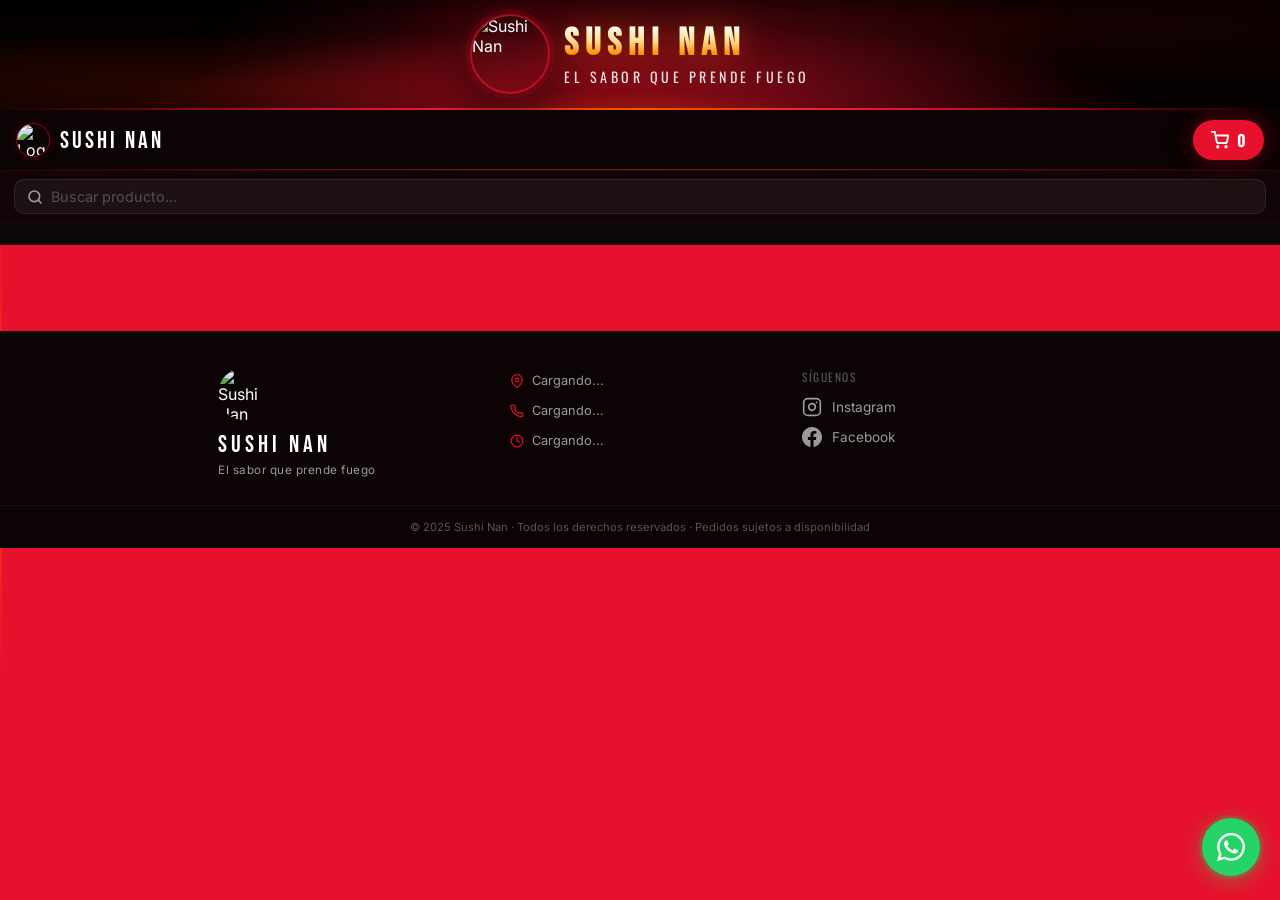
==== koari-web/index.html @ 8533e2e4 "Increase description text clarity and contrast" ====
<!DOCTYPE html>
<html lang="es">
<head>
  <meta charset="UTF-8">
  <meta name="viewport" content="width=device-width, initial-scale=1.0">
  <title>Sushi Nan — Pedidos Online</title>
  <meta name="description" content="Pide tus rolls y combos favoritos de Sushi Nan directamente por WhatsApp.">
  <link rel="preconnect" href="https://fonts.googleapis.com">
  <link rel="preconnect" href="https://fonts.gstatic.com" crossorigin>
  <link href="https://fonts.googleapis.com/css2?family=Bebas+Neue&family=Oswald:wght@400;500;600;700&family=Inter:wght@400;500;600&display=swap" rel="stylesheet">
  <link rel="stylesheet" href="css/styles.css?v=34">
</head>
<body>

  <!-- HERO -->
  <section class="hero" id="hero-section">
    <div class="hero__particles" aria-hidden="true">
      <span></span><span></span><span></span>
      <span></span><span></span><span></span>
    </div>
    <div class="hero__content">
      <img src="img/logo-sushinan.png" alt="Sushi Nan" class="hero__logo" id="logo-negocio">
      <div class="hero__text">
        <h1 class="hero__nombre" id="nombre-negocio">Sushi Nan</h1>
        <p class="hero__tagline" id="tagline-negocio">El sabor que prende fuego</p>
      </div>
    </div>
    <div class="hero__glow" aria-hidden="true"></div>
  </section>

  <!-- HEADER STICKY -->
  <header class="header">
    <div class="header__content">
      <img src="img/logo-sushinan.png" alt="Logo" class="header__logo" id="header-logo">
      <span class="header__nombre" id="header-nombre">Sushi Nan</span>
    </div>
    <button class="header__cart-btn" id="cart-toggle" aria-label="Ver carrito">
      <svg class="cart-icon" width="18" height="18" viewBox="0 0 24 24" fill="none" stroke="currentColor" stroke-width="2.5" stroke-linecap="round" stroke-linejoin="round">
        <circle cx="9" cy="21" r="1"/><circle cx="20" cy="21" r="1"/>
        <path d="M1 1h4l2.68 13.39a2 2 0 0 0 2 1.61h9.72a2 2 0 0 0 2-1.61L23 6H6"/>
      </svg>
      <span id="cart-count">0</span>
    </button>
  </header>

  <!-- BARRA BÚSQUEDA -->
  <div class="busqueda-barra">
    <div class="busqueda-wrap">
      <svg class="busqueda-icono" width="16" height="16" viewBox="0 0 24 24" fill="none" stroke="currentColor" stroke-width="2.5" stroke-linecap="round" stroke-linejoin="round"><circle cx="11" cy="11" r="8"/><path d="m21 21-4.35-4.35"/></svg>
      <input type="search" id="busqueda-input" class="busqueda-input" placeholder="Buscar producto..." autocomplete="off" spellcheck="false">
      <button class="busqueda-limpiar" id="busqueda-limpiar" aria-label="Limpiar">✕</button>
    </div>
  </div>

  <!-- NAV CATEGORÍAS -->
  <nav class="categorias" id="categorias-nav" aria-label="Categorías">
    <!-- Generado por JS -->
  </nav>

  <!-- PRODUCTOS -->
  <main class="productos" id="productos-container">
    <!-- Generado por JS -->
  </main>

  <!-- CARRITO LATERAL -->
  <aside class="carrito" id="carrito-panel" aria-label="Mi pedido">
    <div class="carrito__header">
      <div class="carrito__header-left">
        <svg width="20" height="20" viewBox="0 0 24 24" fill="none" stroke="currentColor" stroke-width="2.5" stroke-linecap="round" stroke-linejoin="round" style="color:#e8112d">
          <circle cx="9" cy="21" r="1"/><circle cx="20" cy="21" r="1"/>
          <path d="M1 1h4l2.68 13.39a2 2 0 0 0 2 1.61h9.72a2 2 0 0 0 2-1.61L23 6H6"/>
        </svg>
        <h2>Mi Pedido</h2>
      </div>
      <button class="carrito__cerrar" id="cart-close" aria-label="Cerrar carrito">✕</button>
    </div>
    <!-- ZONA SCROLLEABLE: items + formulario + pago -->
    <div class="carrito__scroll">
      <div class="carrito__items" id="carrito-items">
        <div class="carrito__vacio">
          <span class="carrito__vacio-icono">🍣</span>
          <p>Tu pedido está vacío</p>
          <span>Agrega algo delicioso</span>
        </div>
      </div>

      <!-- DATOS DEL CLIENTE -->
      <div class="cliente-seccion">
        <p class="pago-titulo">TUS DATOS</p>
        <div class="cliente-campos">
          <div class="cliente-campo">
            <label for="cliente-nombre">Nombre</label>
            <input type="text" id="cliente-nombre" placeholder="¿Cómo te llamas?" autocomplete="name">
          </div>
          <div class="cliente-campo">
            <label for="cliente-telefono">Teléfono</label>
            <input type="tel" id="cliente-telefono" placeholder="+56 9 XXXX XXXX" autocomplete="tel">
          </div>
          <div class="cliente-campo">
            <label for="cliente-direccion">Dirección</label>
            <input type="text" id="cliente-direccion" placeholder="Calle, número, comuna" autocomplete="street-address">
          </div>
          <div class="cliente-campo">
            <label for="cliente-nota">Nota (opcional)</label>
            <input type="text" id="cliente-nota" placeholder="Ej: dejar en conserjería, sin ají...">
          </div>
        </div>
      </div>

      <!-- MÉTODO DE PAGO -->
      <div class="pago-seccion" id="pago-seccion">
        <p class="pago-titulo">MÉTODO DE PAGO</p>
        <div class="pago-opciones">
          <button class="pago-btn activo" data-metodo="efectivo">
            <span>💵</span> Efectivo
          </button>
          <button class="pago-btn" data-metodo="transferencia">
            <span>🏦</span> Transfer.
          </button>
          <button class="pago-btn" data-metodo="tarjeta">
            <span>💳</span> Tarjeta
          </button>
        </div>

        <!-- Panel datos de transferencia -->
        <div class="transferencia-panel" id="transferencia-panel">
          <div class="transferencia-datos" id="transferencia-datos"></div>
          <p class="transferencia-hint">
            Realiza la transferencia y envía el comprobante directamente en el chat de WhatsApp.
          </p>
        </div>
      </div>
    </div>

    <!-- CTA FIJO ABAJO -->
    <div class="carrito__cta">
      <div class="carrito__total">
        <span class="carrito__total-label">Total</span>
        <span class="carrito__total-valor" id="carrito-total">$0</span>
      </div>
      <button class="btn-pedir" id="btn-pedir-whatsapp">
        <svg width="20" height="20" viewBox="0 0 24 24" fill="currentColor" style="flex-shrink:0">
          <path d="M17.472 14.382c-.297-.149-1.758-.867-2.03-.967-.273-.099-.471-.148-.67.15-.197.297-.767.966-.94 1.164-.173.199-.347.223-.644.075-.297-.15-1.255-.463-2.39-1.475-.883-.788-1.48-1.761-1.653-2.059-.173-.297-.018-.458.13-.606.134-.133.298-.347.446-.52.149-.174.198-.298.298-.497.099-.198.05-.371-.025-.52-.075-.149-.669-1.612-.916-2.207-.242-.579-.487-.5-.669-.51-.173-.008-.371-.01-.57-.01-.198 0-.52.074-.792.372-.272.297-1.04 1.016-1.04 2.479 0 1.462 1.065 2.875 1.213 3.074.149.198 2.096 3.2 5.077 4.487.709.306 1.262.489 1.694.625.712.227 1.36.195 1.871.118.571-.085 1.758-.719 2.006-1.413.248-.694.248-1.289.173-1.413-.074-.124-.272-.198-.57-.347m-5.421 7.403h-.004a9.87 9.87 0 01-5.031-1.378l-.361-.214-3.741.982.998-3.648-.235-.374a9.86 9.86 0 01-1.51-5.26c.001-5.45 4.436-9.884 9.888-9.884 2.64 0 5.122 1.03 6.988 2.898a9.825 9.825 0 012.893 6.994c-.003 5.45-4.437 9.884-9.885 9.884m8.413-18.297A11.815 11.815 0 0012.05 0C5.495 0 .16 5.335.157 11.892c0 2.096.547 4.142 1.588 5.945L.057 24l6.305-1.654a11.882 11.882 0 005.683 1.448h.005c6.554 0 11.89-5.335 11.893-11.893a11.821 11.821 0 00-3.48-8.413z"/>
        </svg>
        <span id="btn-pedir-texto">Pedir por WhatsApp</span>
      </button>
    </div>
  </aside>

  <div class="overlay" id="overlay"></div>

  <!-- MODAL PRODUCTO -->
  <div class="modal-overlay" id="modal-overlay" aria-modal="true" role="dialog" aria-label="Detalle del producto">
    <div class="modal-card" id="modal-card">
      <button class="modal-cerrar" id="modal-cerrar" aria-label="Cerrar">✕</button>
      <div class="modal-img-wrap">
        <img src="" alt="" class="modal-img" id="modal-img">
        <span class="modal-badge" id="modal-badge"></span>
      </div>
      <div class="modal-info">
        <h2 class="modal-nombre" id="modal-nombre"></h2>
        <p class="modal-desc" id="modal-desc"></p>
        <div class="modal-variaciones" id="modal-variaciones"></div>
        <div class="modal-bottom">
          <span class="modal-precio" id="modal-precio"></span>
          <div class="modal-controles" id="modal-controles"></div>
        </div>
      </div>
    </div>
  </div>

  <!-- BOTÓN FLOTANTE WHATSAPP -->
  <a class="wsp-flotante" id="wsp-flotante" href="#" target="_blank" aria-label="Escríbenos por WhatsApp">
    <svg width="28" height="28" viewBox="0 0 24 24" fill="currentColor">
      <path d="M17.472 14.382c-.297-.149-1.758-.867-2.03-.967-.273-.099-.471-.148-.67.15-.197.297-.767.966-.94 1.164-.173.199-.347.223-.644.075-.297-.15-1.255-.463-2.39-1.475-.883-.788-1.48-1.761-1.653-2.059-.173-.297-.018-.458.13-.606.134-.133.298-.347.446-.52.149-.174.198-.298.298-.497.099-.198.05-.371-.025-.52-.075-.149-.669-1.612-.916-2.207-.242-.579-.487-.5-.669-.51-.173-.008-.371-.01-.57-.01-.198 0-.52.074-.792.372-.272.297-1.04 1.016-1.04 2.479 0 1.462 1.065 2.875 1.213 3.074.149.198 2.096 3.2 5.077 4.487.709.306 1.262.489 1.694.625.712.227 1.36.195 1.871.118.571-.085 1.758-.719 2.006-1.413.248-.694.248-1.289.173-1.413-.074-.124-.272-.198-.57-.347m-5.421 7.403h-.004a9.87 9.87 0 01-5.031-1.378l-.361-.214-3.741.982.998-3.648-.235-.374a9.86 9.86 0 01-1.51-5.26c.001-5.45 4.436-9.884 9.888-9.884 2.64 0 5.122 1.03 6.988 2.898a9.825 9.825 0 012.893 6.994c-.003 5.45-4.437 9.884-9.885 9.884m8.413-18.297A11.815 11.815 0 0012.05 0C5.495 0 .16 5.335.157 11.892c0 2.096.547 4.142 1.588 5.945L.057 24l6.305-1.654a11.882 11.882 0 005.683 1.448h.005c6.554 0 11.89-5.335 11.893-11.893a11.821 11.821 0 00-3.48-8.413z"/>
    </svg>
  </a>

  <footer class="footer">
    <div class="footer__top">
      <div class="footer__marca">
        <img src="img/logo-sushinan.png" alt="Sushi Nan" class="footer__logo" id="footer-logo">
        <p class="footer__nombre" id="footer-nombre">Sushi Nan</p>
        <p class="footer__tagline" id="footer-tagline">El sabor que prende fuego</p>
      </div>
      <div class="footer__info">
        <div class="footer__info-item" id="footer-direccion">
          <svg width="14" height="14" viewBox="0 0 24 24" fill="none" stroke="currentColor" stroke-width="2" stroke-linecap="round" stroke-linejoin="round"><path d="M21 10c0 7-9 13-9 13s-9-6-9-13a9 9 0 0 1 18 0z"/><circle cx="12" cy="10" r="3"/></svg>
          <span>Cargando...</span>
        </div>
        <div class="footer__info-item" id="footer-telefono">
          <svg width="14" height="14" viewBox="0 0 24 24" fill="none" stroke="currentColor" stroke-width="2" stroke-linecap="round" stroke-linejoin="round"><path d="M22 16.92v3a2 2 0 0 1-2.18 2 19.79 19.79 0 0 1-8.63-3.07A19.5 19.5 0 0 1 4.69 13 19.79 19.79 0 0 1 1.6 4.38 2 2 0 0 1 3.57 2h3a2 2 0 0 1 2 1.72c.127.96.361 1.903.7 2.81a2 2 0 0 1-.45 2.11L7.91 9.91a16 16 0 0 0 6.1 6.1l.91-.92a2 2 0 0 1 2.11-.45c.907.339 1.85.573 2.81.7A2 2 0 0 1 22 16.92z"/></svg>
          <span>Cargando...</span>
        </div>
        <div class="footer__info-item" id="footer-horario">
          <svg width="14" height="14" viewBox="0 0 24 24" fill="none" stroke="currentColor" stroke-width="2" stroke-linecap="round" stroke-linejoin="round"><circle cx="12" cy="12" r="10"/><polyline points="12 6 12 12 16 14"/></svg>
          <span>Cargando...</span>
        </div>
      </div>
      <div class="footer__redes">
        <p class="footer__redes-titulo">Síguenos</p>
        <div class="footer__redes-links">
          <a class="footer__red" id="footer-instagram" href="#" target="_blank" aria-label="Instagram">
            <svg width="20" height="20" viewBox="0 0 24 24" fill="none" stroke="currentColor" stroke-width="2" stroke-linecap="round" stroke-linejoin="round"><rect x="2" y="2" width="20" height="20" rx="5" ry="5"/><path d="M16 11.37A4 4 0 1 1 12.63 8 4 4 0 0 1 16 11.37z"/><line x1="17.5" y1="6.5" x2="17.51" y2="6.5"/></svg>
            Instagram
          </a>
          <a class="footer__red" id="footer-facebook" href="#" target="_blank" aria-label="Facebook">
            <svg width="20" height="20" viewBox="0 0 24 24" fill="currentColor"><path d="M24 12.073c0-6.627-5.373-12-12-12s-12 5.373-12 12c0 5.99 4.388 10.954 10.125 11.854v-8.385H7.078v-3.47h3.047V9.43c0-3.007 1.792-4.669 4.533-4.669 1.312 0 2.686.235 2.686.235v2.953H15.83c-1.491 0-1.956.925-1.956 1.874v2.25h3.328l-.532 3.47h-2.796v8.385C19.612 23.027 24 18.062 24 12.073z"/></svg>
            Facebook
          </a>
        </div>
      </div>
    </div>
    <div class="footer__bottom">
      <p>© 2025 Sushi Nan · Todos los derechos reservados · Pedidos sujetos a disponibilidad</p>
    </div>
  </footer>

  <script src="js/data.js?v=4"></script>
  <script src="js/placeholders.js?v=1"></script>
  <script src="js/ilustraciones.js?v=1"></script>
  <script src="js/cart.js?v=4"></script>
  <script src="js/app.js?v=7"></script>
</body>
</html>
---- koari-web/css/styles.css ----
@import url('https://fonts.googleapis.com/css2?family=Bebas+Neue&family=Oswald:wght@400;500;600;700&family=Inter:wght@400;500;600&display=swap');

/* =====================
   VARIABLES
   ===================== */

/*
  ╔══════════════════════════════════════════════════════╗
  ║  ROLLBACK — COLORES ANTERIORES (versión oscura)     ║
  ║  Para volver, reemplaza los valores de abajo por:   ║
  ║                                                      ║
  ║  --bg:        #060606;                              ║
  ║  --bg-2:      #0d0d0d;                              ║
  ║  --rojo:      #e8112d;                              ║
  ║  --rojo-dark: #a80d20;                              ║
  ║  --dorado:    #ffc040;                              ║
  ║                                                      ║
  ║  Y en body::before:  rgba(4,4,4,0.82)              ║
  ║  Y en .producto-card:                               ║
  ║    background: linear-gradient(180deg,              ║
  ║      #E60000 0%, #B30000 100%);                     ║
  ║    box-shadow: 0 2px 10px rgba(0,0,0,0.4);         ║
  ╚══════════════════════════════════════════════════════╝
*/

:root {
  --bg:           #191919;
  --bg-2:         #1f1f1f;
  --bg-card:      #232323;
  --bg-card-h:    #2c2c2c;
  --rojo:         #e8112d;
  --rojo-dark:    #a80d20;
  --naranja:      #ff5200;
  --fuego:        #ff8c00;
  --dorado:       #ffffff;
  --texto:        #ffffff;
  --texto-2:      #9a9a9a;
  --texto-3:      #555;
  --borde:        #2e2e2e;
  --borde-2:      #383838;
  --radio:        14px;
  --trans:        0.2s ease;
}

*, *::before, *::after { box-sizing: border-box; margin: 0; padding: 0; }
html { scroll-behavior: smooth; }

/* =====================
   BODY — TEXTURA FUEGO
   ===================== */
body {
  font-family: 'Inter', -apple-system, BlinkMacSystemFont, sans-serif;
  color: var(--texto);
  min-height: 100vh;
  padding-bottom: 0;
  -webkit-font-smoothing: antialiased;
  position: relative;
  background-color: #E8112D;
  background-image: none;
}

/* Overlay oscuro sobre la imagen de fondo para legibilidad */
body::before {
  content: '';
  position: fixed;
  inset: 0;
  pointer-events: none;
  z-index: 0;
  background: transparent;
}

/* Línea de brasa en los bordes laterales */
body::after {
  content: '';
  position: fixed;
  top: 0; bottom: 0; left: 0;
  width: 2px;
  pointer-events: none;
  z-index: 0;
  background: linear-gradient(
    180deg,
    transparent 0%,
    rgba(232,17,45,0.5) 25%,
    rgba(255,100,0,0.5) 50%,
    rgba(232,17,45,0.5) 75%,
    transparent 100%
  );
  animation: border-pulse 6s ease-in-out infinite;
}

@keyframes border-pulse {
  0%, 100% { opacity: 0.4; }
  50%       { opacity: 0.9; }
}

/* Todos los elementos del cuerpo encima del glow */
header, nav, main, aside, footer, .hero, .overlay {
  position: relative;
  z-index: 1;
}

/* =====================
   HERO
   ===================== */
.hero {
  position: relative;
  min-height: 0;
  display: flex;
  align-items: center;
  justify-content: center;
  overflow: hidden;
  padding: 14px 20px 16px;
  background:
    radial-gradient(ellipse at 50% 118%, rgba(255,65,0,0.60) 0%, rgba(232,17,45,0.32) 22%, transparent 58%),
    radial-gradient(ellipse at 20% 80%,  rgba(255,40,0,0.15) 0%, transparent 45%),
    radial-gradient(ellipse at 80% 20%,  rgba(200,10,10,0.10) 0%, transparent 45%),
    linear-gradient(180deg, #010000 0%, #080101 60%, #050000 100%);
  z-index: 1;
}

/* Línea inferior de fuego */
.hero::after {
  content: '';
  position: absolute;
  bottom: 0; left: 0; right: 0;
  height: 2px;
  background: linear-gradient(90deg,
    transparent 0%,
    rgba(140,5,15,0.6) 10%,
    var(--rojo) 30%,
    var(--naranja) 50%,
    var(--rojo) 70%,
    rgba(140,5,15,0.6) 90%,
    transparent 100%
  );
}

/* Brasas flotantes */
.hero__particles {
  position: absolute;
  inset: 0;
  pointer-events: none;
  overflow: hidden;
}
.hero__particles span {
  position: absolute;
  bottom: 8%;
  border-radius: 50%;
  opacity: 0;
  animation: ember-float 6s ease-in infinite;
  filter: blur(0.5px);
}
.hero__particles span:nth-child(1)  { left:8%;  width:3px; height:3px; background:var(--dorado);  animation-delay:0s;   animation-duration:5.5s; }
.hero__particles span:nth-child(2)  { left:22%; width:5px; height:5px; background:var(--naranja); animation-delay:1.3s; animation-duration:7s; }
.hero__particles span:nth-child(3)  { left:38%; width:3px; height:3px; background:var(--fuego);   animation-delay:0.7s; animation-duration:5s; }
.hero__particles span:nth-child(4)  { left:52%; width:4px; height:4px; background:var(--rojo);    animation-delay:2.2s; animation-duration:6.5s; }
.hero__particles span:nth-child(5)  { left:68%; width:3px; height:3px; background:var(--dorado);  animation-delay:1s;   animation-duration:5s; }
.hero__particles span:nth-child(6)  { left:80%; width:5px; height:5px; background:var(--naranja); animation-delay:3s;   animation-duration:7s; }
.hero__particles span:nth-child(7)  { left:91%; width:2px; height:2px; background:#ff2200;        animation-delay:0.4s; animation-duration:4.5s; }
.hero__particles span:nth-child(8)  { left:15%; width:4px; height:4px; background:var(--rojo);    animation-delay:2.8s; animation-duration:6s; }
.hero__particles span:nth-child(9)  { left:45%; width:2px; height:2px; background:var(--dorado);  animation-delay:1.6s; animation-duration:5.5s; }
.hero__particles span:nth-child(10) { left:73%; width:4px; height:4px; background:var(--fuego);   animation-delay:3.5s; animation-duration:6.5s; }

@keyframes ember-float {
  0%   { transform:translateY(0) translateX(0) scale(1);    opacity:0; }
  8%   { opacity:0.95; }
  70%  { opacity:0.4; }
  100% { transform:translateY(-240px) translateX(20px) scale(0.15); opacity:0; }
}

.hero__glow {
  position: absolute;
  bottom: -50px;
  left: 50%;
  transform: translateX(-50%);
  width: 70%;
  height: 200px;
  background: radial-gradient(ellipse, rgba(232,17,45,0.4) 0%, transparent 70%);
  pointer-events: none;
  filter: blur(25px);
  animation: glow-pulse 4s ease-in-out infinite;
}

@keyframes glow-pulse {
  0%,100% { opacity:0.6; transform:translateX(-50%) scaleX(1); }
  50%      { opacity:1;   transform:translateX(-50%) scaleX(1.1); }
}

.hero__content {
  position: relative;
  z-index: 2;
  display: flex;
  flex-direction: row;
  align-items: center;
  gap: 14px;
  text-align: left;
}

.hero__text { display: flex; flex-direction: column; gap: 2px; }

.hero__logo {
  width: 72px;
  height: 72px;
  border-radius: 50%;
  object-fit: cover;
  border: 2px solid rgba(232,17,45,0.65);
  box-shadow:
    0 0 0 5px  rgba(232,17,45,0.13),
    0 0 0 10px rgba(232,17,45,0.05),
    0 14px 55px rgba(0,0,0,0.85),
    0 0 90px   rgba(232,17,45,0.35);
  animation: logo-pulse 4s ease-in-out infinite;
}

@keyframes logo-pulse {
  0%,100% { box-shadow: 0 0 0 5px rgba(232,17,45,0.10), 0 0 0 10px rgba(232,17,45,0.04), 0 14px 55px rgba(0,0,0,0.85), 0 0 60px rgba(232,17,45,0.22); }
  50%      { box-shadow: 0 0 0 6px rgba(232,17,45,0.24), 0 0 0 13px rgba(232,17,45,0.08), 0 14px 55px rgba(0,0,0,0.85), 0 0 110px rgba(232,17,45,0.50); }
}

.hero__nombre {
  font-family: 'Bebas Neue', Impact, sans-serif;
  font-size: 1.9rem;
  letter-spacing: 7px;
  line-height: 1;
  margin-top: 4px;
  /* Gradiente de fuego en el texto */
  background: linear-gradient(180deg, #ffffff 0%, #ffe090 40%, #ff8c00 75%, #e8112d 100%);
  -webkit-background-clip: text;
  -webkit-text-fill-color: transparent;
  background-clip: text;
  filter: drop-shadow(0 0 18px rgba(255,100,0,0.5));
}

.hero__tagline {
  font-family: 'Oswald', sans-serif;
  font-size: 0.88rem;
  font-weight: 400;
  color: var(--dorado);
  letter-spacing: 3.5px;
  text-transform: uppercase;
  opacity: 0.88;
}

.hero__divider {
  width: 56px;
  height: 2px;
  background: linear-gradient(90deg, transparent, var(--rojo), var(--naranja), var(--rojo), transparent);
  margin-top: 6px;
  border-radius: 2px;
  animation: divider-glow 3s ease-in-out infinite;
}

@keyframes divider-glow {
  0%,100% { opacity:0.7; width:40px; }
  50%      { opacity:1;   width:64px; }
}

/* =====================
   HEADER STICKY
   ===================== */
.header {
  display: flex;
  align-items: center;
  justify-content: space-between;
  padding: 10px 16px;
  background: rgba(4,4,4,0.97);
  border-bottom: 1px solid rgba(232,17,45,0.15);
  position: sticky;
  top: 0;
  z-index: 50;
  backdrop-filter: blur(18px);
  -webkit-backdrop-filter: blur(18px);
}

/* Línea de acento rojo/naranja bajo el header */
.header::after {
  content: '';
  position: absolute;
  bottom: 0; left: 0; right: 0;
  height: 1px;
  background: linear-gradient(90deg,
    transparent 0%,
    rgba(232,17,45,0.4) 20%,
    rgba(255,100,0,0.4) 50%,
    rgba(232,17,45,0.4) 80%,
    transparent 100%
  );
}

.header__content {
  display: flex;
  align-items: center;
  gap: 10px;
}

.header__logo {
  width: 34px;
  height: 34px;
  border-radius: 50%;
  object-fit: cover;
  border: 1.5px solid rgba(232,17,45,0.55);
  box-shadow: 0 0 10px rgba(232,17,45,0.2);
}

.header__nombre {
  font-family: 'Bebas Neue', sans-serif;
  font-size: 1.5rem;
  letter-spacing: 3px;
  background: linear-gradient(135deg, #fff 40%, var(--dorado) 100%);
  -webkit-background-clip: text;
  -webkit-text-fill-color: transparent;
  background-clip: text;
}

.header__cart-btn {
  background: var(--rojo);
  color: #fff;
  border: none;
  border-radius: 999px;
  padding: 8px 18px;
  font-family: 'Oswald', sans-serif;
  font-size: 1rem;
  font-weight: 600;
  cursor: pointer;
  display: flex;
  align-items: center;
  gap: 8px;
  letter-spacing: 0.5px;
  transition: all var(--trans);
  box-shadow: 0 0 20px rgba(232,17,45,0.3), 0 0 40px rgba(232,17,45,0.1);
}

.header__cart-btn:hover {
  background: var(--rojo-dark);
  box-shadow: 0 0 30px rgba(232,17,45,0.55);
  transform: translateY(-1px);
}

.header__cart-btn.bouncing { animation: cart-bounce 0.35s ease; }
@keyframes cart-bounce {
  0%,100% { transform: scale(1); }
  45%      { transform: scale(1.2); }
}

/* =====================
   CATEGORÍAS NAV
   ===================== */
.categorias {
  display: flex;
  gap: 8px;
  overflow-x: auto;
  overflow-y: hidden;
  padding: 12px 14px 9px;
  background: rgba(8,8,8,0.98);
  border-bottom: 1px solid rgba(232,17,45,0.12);
  position: sticky;
  top: 112px;
  z-index: 40;
  -webkit-overflow-scrolling: touch;
  scroll-behavior: smooth;
  overscroll-behavior-x: contain;
  scrollbar-width: thin;
  scrollbar-color: rgba(232,17,45,0.6) transparent;
  backdrop-filter: blur(18px);
  -webkit-backdrop-filter: blur(18px);
}

.categorias::-webkit-scrollbar { height: 6px; }
.categorias::-webkit-scrollbar-track { background: transparent; }
.categorias::-webkit-scrollbar-thumb {
  background: rgba(232,17,45,0.55);
  border-radius: 999px;
}
.categorias::-webkit-scrollbar-thumb:hover { background: rgba(232,17,45,0.9); }

/* Degradado lateral que indica que hay más categorías para desplazar */
.categorias.fade-right {
  -webkit-mask-image: linear-gradient(to right, #000 calc(100% - 34px), transparent);
          mask-image: linear-gradient(to right, #000 calc(100% - 34px), transparent);
}
.categorias.fade-left {
  -webkit-mask-image: linear-gradient(to right, transparent, #000 34px);
          mask-image: linear-gradient(to right, transparent, #000 34px);
}
.categorias.fade-left.fade-right {
  -webkit-mask-image: linear-gradient(to right, transparent, #000 34px, #000 calc(100% - 34px), transparent);
          mask-image: linear-gradient(to right, transparent, #000 34px, #000 calc(100% - 34px), transparent);
}

.categoria-btn {
  flex-shrink: 0;
  background: var(--bg-card);
  border: 1px solid var(--borde-2);
  border-radius: 999px;
  padding: 8px 18px;
  font-family: 'Oswald', sans-serif;
  font-size: 0.88rem;
  font-weight: 500;
  color: var(--texto-2);
  cursor: pointer;
  letter-spacing: 0.8px;
  transition: all var(--trans);
  white-space: nowrap;
  display: flex;
  align-items: center;
  gap: 6px;
}

.categoria-btn:hover {
  border-color: rgba(232,17,45,0.35);
  color: var(--texto);
}

.categoria-btn.activa {
  background: var(--rojo);
  color: #fff;
  border-color: var(--rojo);
  box-shadow: none;
}

/* =====================
   SECCIÓN PRODUCTOS
   ===================== */
.productos {
  padding: 30px clamp(18px, 5vw, 56px) 56px;
  max-width: 1400px;
  margin: 0 auto;
}

.categoria-seccion {
  margin-bottom: 46px;
  scroll-margin-top: 188px; /* compensa header + búsqueda + nav sticky */
}

.categoria-seccion__grid {
  display: grid;
  grid-template-columns: repeat(3, 1fr);
  gap: 22px;
}

@media (max-width: 900px) {
  .categoria-seccion__grid { grid-template-columns: repeat(2, 1fr); gap: 18px; }
}

@media (max-width: 560px) {
  .categoria-seccion__grid { grid-template-columns: 1fr; }
}

.categoria-seccion__header {
  display: flex;
  align-items: center;
  gap: 10px;
  margin-bottom: 16px;
  padding-bottom: 10px;
  border-bottom: 1px solid transparent;
  border-bottom: 1px solid var(--borde-2);
}

.categoria-seccion__icono { font-size: 1.3rem; line-height: 1; }

.categoria-seccion__titulo {
  font-family: 'Bebas Neue', sans-serif;
  font-size: 1.6rem;
  letter-spacing: 3px;
  line-height: 1;
  color: #ffffff;
}

.categoria-seccion__linea {
  flex: 1;
  height: 1px;
  background: linear-gradient(90deg, rgba(232,17,45,0.25) 0%, transparent 100%);
  margin-left: 4px;
}

/* =====================
   PRODUCTO CARD
   ===================== */
.producto-card {
  display: flex;
  flex-direction: column;
  background: var(--bg-card);
  border: 1px solid var(--borde);
  border-radius: 16px;
  overflow: hidden;
  transition: transform .22s ease, box-shadow .22s ease;
  position: relative;
  cursor: pointer;
  box-shadow: 0 2px 10px rgba(0,0,0,0.35);
}

/* Halo de fuego que aparece al pasar el mouse */
.producto-card::after {
  content: '';
  position: absolute;
  inset: 0;
  border-radius: inherit;
  padding: 1px;
  background: linear-gradient(135deg, rgba(232,17,45,0.55), rgba(255,140,0,0.35) 45%, transparent 70%);
  -webkit-mask: linear-gradient(#000 0 0) content-box, linear-gradient(#000 0 0);
  -webkit-mask-composite: xor;
          mask-composite: exclude;
  opacity: 0;
  transition: opacity .28s ease;
  pointer-events: none;
}

.producto-card:hover {
  transform: translateY(-6px);
  border-color: transparent;
  box-shadow: 0 10px 28px rgba(0,0,0,0.55);
}

.producto-card:hover::after { opacity: 1; }

/* Imagen */
.producto-card__img-wrap {
  position: relative;
  width: 100%;
  flex-shrink: 0;
  overflow: hidden;
}

/* Degradado inferior para fundir la imagen con la card */
.producto-card__img-wrap::after {
  content: '';
  position: absolute;
  inset: 0;
  background: linear-gradient(180deg, transparent 55%, rgba(15,15,15,0.85) 100%);
  pointer-events: none;
}

.producto-card__img {
  width: 100%;
  height: 180px;
  object-fit: cover;
  background: #1a1a1a;
  display: block;
  transition: transform .5s cubic-bezier(.2,.8,.25,1);
  position: relative;
  z-index: 0;
}

.producto-card:hover .producto-card__img { transform: scale(1.06); }

/* Badge — posicionado sobre la imagen */
.producto-card__badge {
  position: absolute;
  top: 10px;
  left: 10px;
  z-index: 10;
  font-family: 'Oswald', sans-serif;
  font-size: 0.68rem;
  font-weight: 700;
  letter-spacing: 0.5px;
  padding: 5px 12px;
  border-radius: 999px;
  white-space: nowrap;
  box-shadow: 0 3px 10px rgba(0,0,0,0.6);
  line-height: 1.4;
  text-transform: uppercase;
}

/* Clases de badge */
.producto-card__badge--popular   { background: #c8102e; color: #fff; }
.producto-card__badge--vip       { background: #7a5500; color: #fff; }
.producto-card__badge--mas       { background: #b83d00; color: #fff; }
.producto-card__badge--nuevo     { background: #1a6b2e; color: #fff; }
.producto-card__badge--picante   { background: #8b1a1a; color: #fff; }
.producto-card__badge--caliente  { background: #8a3800; color: #fff; }
.producto-card__badge--vegetariano { background: #1a5e2a; color: #fff; }
.producto-card__badge--especial  { background: #3d2080; color: #fff; }
.producto-card__badge--bebida    { background: #0d4a6e; color: #fff; }
.producto-card__badge--lunes     { background: #1a3a70; color: #fff; }
.producto-card__badge--pollo     { background: #6b4a00; color: #fff; }
.producto-card__badge--ofertn    { background: #7a2800; color: #fff; }

/* Info */
.producto-card__info {
  flex: 1;
  display: flex;
  flex-direction: column;
  min-width: 0;
  padding: 16px 18px 18px;
  position: relative;
  z-index: 1;
}

.producto-card__nombre {
  font-family: 'Oswald', sans-serif;
  font-weight: 600;
  font-size: 1rem;
  letter-spacing: 0.3px;
  color: #ffffff;
  margin-bottom: 7px;
  line-height: 1.3;
  text-shadow: none;
}

.producto-card__desc {
  font-size: 0.88rem;
  color: #ffffff;
  line-height: 1.6;
  margin-bottom: 14px;
  text-shadow: 0 1px 4px rgba(0,0,0,0.6);
  display: -webkit-box;
  -webkit-line-clamp: 3;
  -webkit-box-orient: vertical;
  overflow: hidden;
}

.producto-card__bottom {
  display: flex;
  align-items: center;
  justify-content: space-between;
  margin-top: auto;
  gap: 10px;
  padding-top: 12px;
  border-top: 1px solid rgba(255,255,255,0.05);
}

.producto-card__precio {
  font-family: 'Oswald', sans-serif;
  font-weight: 700;
  font-size: 1.05rem;
  color: #ffffff;
  letter-spacing: 0.5px;
  white-space: nowrap;
}

/* =====================
   CONTROLES CANTIDAD
   ===================== */
.btn-agregar {
  background: linear-gradient(135deg, var(--rojo) 0%, #c20024 100%);
  color: #fff;
  border: none;
  border-radius: 8px;
  padding: 7px 14px;
  font-family: 'Oswald', sans-serif;
  font-size: 0.85rem;
  font-weight: 600;
  letter-spacing: 0.5px;
  cursor: pointer;
  transition: all var(--trans);
  box-shadow: 0 0 14px rgba(232,17,45,0.3);
  white-space: nowrap;
}

.btn-agregar:hover  {
  background: linear-gradient(135deg, #ff1a35 0%, var(--rojo) 100%);
  box-shadow: 0 0 24px rgba(232,17,45,0.6);
  transform: scale(1.05);
}
.btn-agregar:active { transform: scale(0.96); }

.selector-cantidad {
  display: flex;
  align-items: center;
  gap: 10px;
  background: var(--bg);
  border: 1px solid var(--borde-2);
  border-radius: 8px;
  padding: 4px 10px;
}

.selector-cantidad span {
  font-family: 'Oswald', sans-serif;
  font-size: 1rem;
  font-weight: 600;
  min-width: 18px;
  text-align: center;
  color: var(--texto);
}

.selector-cantidad button {
  background: linear-gradient(135deg, var(--rojo), #b00020);
  color: #fff;
  border: none;
  width: 24px;
  height: 24px;
  border-radius: 50%;
  font-size: 1.1rem;
  font-weight: 700;
  cursor: pointer;
  display: flex;
  align-items: center;
  justify-content: center;
  line-height: 1;
  transition: all var(--trans);
  padding: 0;
}

.selector-cantidad button:hover  { transform: scale(1.15); box-shadow: 0 0 10px rgba(232,17,45,0.5); }
.selector-cantidad button:active { transform: scale(0.9); }

/* =====================
   CARRITO LATERAL
   ===================== */
.carrito {
  position: fixed;
  top: 0; right: -100%;
  width: 100%;
  max-width: 390px;
  height: 100%;
  background: #0a0a0a;
  border-left: 1px solid rgba(232,17,45,0.15);
  z-index: 100;
  display: flex;
  flex-direction: column;
  overflow: hidden;
  box-shadow: -10px 0 60px rgba(0,0,0,0.85), -1px 0 0 rgba(232,17,45,0.1);
  transition: right 0.3s cubic-bezier(0.4, 0, 0.2, 1);
}

.carrito.abierto { right: 0; }

.carrito__header {
  display: flex;
  justify-content: space-between;
  align-items: center;
  padding: 18px 20px;
  border-bottom: 1px solid rgba(232,17,45,0.12);
  background: linear-gradient(180deg, #111 0%, #0a0a0a 100%);
}

.carrito__header-left {
  display: flex;
  align-items: center;
  gap: 10px;
}

.carrito__header h2 {
  font-family: 'Bebas Neue', sans-serif;
  font-size: 1.6rem;
  letter-spacing: 3px;
  background: linear-gradient(135deg, #fff 40%, var(--dorado) 100%);
  -webkit-background-clip: text;
  -webkit-text-fill-color: transparent;
  background-clip: text;
}

.carrito__cerrar {
  background: var(--bg-card);
  border: 1px solid var(--borde-2);
  width: 32px;
  height: 32px;
  border-radius: 50%;
  font-size: 0.95rem;
  cursor: pointer;
  color: var(--texto-2);
  display: flex;
  align-items: center;
  justify-content: center;
  transition: all var(--trans);
}

.carrito__cerrar:hover {
  border-color: var(--rojo);
  color: var(--rojo);
  box-shadow: 0 0 10px rgba(232,17,45,0.3);
}

.carrito__scroll {
  flex: 1;
  overflow-y: auto;
  overscroll-behavior: contain;
  scrollbar-width: thin;
  scrollbar-color: var(--borde-2) transparent;
}

.carrito__items {
  padding: 14px 18px;
}

.carrito__vacio {
  display: flex;
  flex-direction: column;
  align-items: center;
  margin-top: 70px;
  gap: 8px;
  color: var(--texto-2);
  text-align: center;
}

.carrito__vacio-icono {
  font-size: 2.8rem;
  filter: drop-shadow(0 0 12px rgba(232,17,45,0.3));
}

.carrito__vacio p {
  font-family: 'Oswald', sans-serif;
  font-size: 1rem;
  font-weight: 500;
  letter-spacing: 0.5px;
}

.carrito__vacio span { font-size: 0.8rem; color: var(--texto-3); }

.carrito-item {
  display: flex;
  justify-content: space-between;
  align-items: center;
  padding: 12px 0;
  border-bottom: 1px solid var(--borde);
  gap: 12px;
}

.carrito-item__info { flex: 1; min-width: 0; }

.carrito-item__nombre {
  font-family: 'Oswald', sans-serif;
  font-size: 0.88rem;
  font-weight: 500;
  color: var(--texto);
  letter-spacing: 0.3px;
  white-space: nowrap;
  overflow: hidden;
  text-overflow: ellipsis;
}

.carrito-item__precio {
  font-size: 0.8rem;
  background: linear-gradient(135deg, var(--dorado), #ff9d00);
  -webkit-background-clip: text;
  -webkit-text-fill-color: transparent;
  background-clip: text;
  margin-top: 2px;
  font-weight: 600;
}

.carrito-item__quitar {
  background: rgba(232,17,45,0.08);
  border: 1px solid rgba(232,17,45,0.22);
  color: var(--rojo);
  font-size: 0.75rem;
  font-family: 'Oswald', sans-serif;
  font-weight: 600;
  letter-spacing: 0.3px;
  padding: 5px 11px;
  border-radius: 6px;
  cursor: pointer;
  transition: all var(--trans);
  flex-shrink: 0;
}

.carrito-item__quitar:hover {
  background: var(--rojo);
  color: #fff;
  box-shadow: 0 0 10px rgba(232,17,45,0.4);
}

.carrito__cta {
  padding: 14px 18px 20px;
  border-top: 1px solid rgba(232,17,45,0.12);
  background: linear-gradient(0deg, #080808 0%, #0a0a0a 100%);
  flex-shrink: 0;
}

.carrito__total {
  display: flex;
  justify-content: space-between;
  align-items: center;
  margin-bottom: 14px;
}

.carrito__total-label {
  font-family: 'Oswald', sans-serif;
  font-size: 0.85rem;
  font-weight: 500;
  color: var(--texto-2);
  letter-spacing: 2px;
  text-transform: uppercase;
}

.carrito__total-valor {
  font-family: 'Bebas Neue', sans-serif;
  font-size: 2.1rem;
  letter-spacing: 1px;
  background: linear-gradient(135deg, var(--dorado) 0%, var(--fuego) 100%);
  -webkit-background-clip: text;
  -webkit-text-fill-color: transparent;
  background-clip: text;
  filter: drop-shadow(0 0 8px rgba(255,160,0,0.35));
}

.btn-pedir {
  width: 100%;
  background: linear-gradient(135deg, #25D366 0%, #1da851 100%);
  color: #fff;
  border: none;
  border-radius: 12px;
  padding: 15px;
  font-family: 'Oswald', sans-serif;
  font-size: 1.05rem;
  font-weight: 600;
  letter-spacing: 1px;
  cursor: pointer;
  display: flex;
  align-items: center;
  justify-content: center;
  gap: 10px;
  transition: all var(--trans);
  box-shadow: 0 4px 24px rgba(37,211,102,0.30);
}

.btn-pedir:hover:not(:disabled) {
  background: linear-gradient(135deg, #2ee872 0%, #25D366 100%);
  box-shadow: 0 4px 36px rgba(37,211,102,0.55);
  transform: translateY(-1px);
}

.btn-pedir:disabled {
  background: linear-gradient(135deg, #0e2015, #111d14);
  color: #2a5030;
  cursor: not-allowed;
  box-shadow: none;
}

/* =====================
   MÉTODO DE PAGO
   ===================== */
.pago-seccion {
  margin-bottom: 14px;
  padding-bottom: 14px;
  border-bottom: 1px solid var(--borde);
}

.pago-titulo {
  font-family: 'Oswald', sans-serif;
  font-size: 0.72rem;
  font-weight: 500;
  color: var(--texto-2);
  letter-spacing: 2px;
  text-transform: uppercase;
  margin-bottom: 10px;
}

.pago-opciones {
  display: flex;
  gap: 6px;
}

.pago-btn {
  flex: 1;
  background: var(--bg-card);
  border: 1px solid var(--borde-2);
  border-radius: 8px;
  padding: 9px 4px;
  font-family: 'Oswald', sans-serif;
  font-size: 0.78rem;
  font-weight: 500;
  color: var(--texto-2);
  cursor: pointer;
  text-align: center;
  letter-spacing: 0.3px;
  display: flex;
  flex-direction: column;
  align-items: center;
  gap: 3px;
  transition: all var(--trans);
  line-height: 1.2;
}

.pago-btn span:first-child { font-size: 1.1rem; }

.pago-btn:hover:not(.activo) {
  border-color: var(--borde-2);
  color: var(--texto);
  background: var(--bg-card-h);
}

.pago-btn.activo {
  background: rgba(232,17,45,0.12);
  border-color: rgba(232,17,45,0.6);
  color: #fff;
  box-shadow: 0 0 12px rgba(232,17,45,0.2);
}

/* Panel transferencia */
.transferencia-panel {
  display: none;
  margin-top: 10px;
  background: rgba(6, 42, 64, 0.35);
  border: 1px solid rgba(64,196,255,0.18);
  border-radius: 10px;
  padding: 12px;
  animation: slide-down 0.22s ease;
}

.transferencia-panel.visible { display: block; }

@keyframes slide-down {
  from { opacity: 0; transform: translateY(-6px); }
  to   { opacity: 1; transform: translateY(0); }
}

.transferencia-datos {
  display: flex;
  flex-direction: column;
  gap: 5px;
  margin-bottom: 10px;
}

.dato-row {
  display: flex;
  justify-content: space-between;
  align-items: center;
  font-size: 0.76rem;
  padding: 3px 0;
}

.dato-row span:first-child { color: var(--texto-2); }
.dato-row strong { color: var(--texto); font-weight: 600; }

.dato-row.copiable {
  cursor: pointer;
  padding: 4px 6px;
  border-radius: 5px;
  transition: background var(--trans);
  margin: 0 -6px;
}

.dato-row.copiable:hover { background: rgba(255,255,255,0.05); }

.dato-row.copiable strong::after {
  content: ' 📋';
  opacity: 0.5;
  font-size: 0.7rem;
}

.dato-row.copiado strong::after { content: ' ✅'; opacity: 1; }

.transferencia-hint {
  font-size: 0.7rem;
  color: rgba(255,255,255,0.4);
  line-height: 1.5;
  text-align: center;
  padding: 10px 4px 4px;
}

/* =====================
   CLIENTE FORM
   ===================== */
.cliente-seccion {
  padding: 14px 16px 10px;
  border-bottom: 1px solid rgba(255,255,255,0.06);
}

.cliente-campos {
  display: flex;
  flex-direction: column;
  gap: 9px;
  margin-top: 10px;
}

.cliente-campo {
  display: flex;
  flex-direction: column;
  gap: 4px;
}

.cliente-campo label {
  font-family: 'Oswald', sans-serif;
  font-size: 0.68rem;
  font-weight: 500;
  letter-spacing: 0.8px;
  color: var(--texto-2);
  text-transform: uppercase;
}

.cliente-campo input {
  background: rgba(255,255,255,0.04);
  border: 1px solid rgba(255,255,255,0.1);
  border-radius: 8px;
  padding: 9px 12px;
  font-family: 'Inter', sans-serif;
  font-size: 0.88rem;
  color: var(--texto);
  outline: none;
  transition: border-color 0.2s, background 0.2s;
  width: 100%;
  box-sizing: border-box;
}

.cliente-campo input::placeholder {
  color: rgba(255,255,255,0.22);
}

.cliente-campo input:focus {
  border-color: rgba(232,17,45,0.5);
  background: rgba(232,17,45,0.04);
}

.cliente-campo input.campo-error {
  border-color: rgba(232,17,45,0.7);
  background: rgba(232,17,45,0.06);
}

/* =====================
   MODAL PRODUCTO
   ===================== */
.modal-overlay {
  position: fixed;
  inset: 0;
  background: rgba(0,0,0,0.88);
  z-index: 200;
  display: none;
  align-items: center;
  justify-content: center;
  padding: 16px;
  backdrop-filter: blur(8px);
  -webkit-backdrop-filter: blur(8px);
}

.modal-overlay.activo {
  display: flex;
  animation: modal-fade 0.18s ease;
}

@keyframes modal-fade {
  from { opacity: 0; }
  to   { opacity: 1; }
}

.modal-card {
  background: #141414;
  border: 1px solid rgba(232,17,45,0.2);
  border-radius: 18px;
  width: 100%;
  max-width: 420px;
  overflow: hidden;
  position: relative;
  box-shadow: 0 20px 60px rgba(0,0,0,0.8), 0 0 0 1px rgba(232,17,45,0.08);
  animation: modal-up 0.22s cubic-bezier(0.34,1.56,0.64,1);
}

@keyframes modal-up {
  from { transform: translateY(24px) scale(0.97); opacity: 0; }
  to   { transform: translateY(0)    scale(1);    opacity: 1; }
}

.modal-cerrar {
  position: absolute;
  top: 12px; right: 12px;
  z-index: 10;
  background: rgba(0,0,0,0.55);
  border: 1px solid rgba(255,255,255,0.12);
  color: #fff;
  width: 32px; height: 32px;
  border-radius: 50%;
  font-size: 0.85rem;
  cursor: pointer;
  display: flex; align-items: center; justify-content: center;
  transition: background 0.2s;
}
.modal-cerrar:hover { background: var(--rojo); }

.modal-img-wrap { position: relative; }

.modal-img {
  width: 100%;
  height: 220px;
  object-fit: cover;
  display: block;
  background: #1a1a1a;
}

.modal-badge {
  position: absolute;
  top: 12px; left: 12px;
  font-family: 'Oswald', sans-serif;
  font-size: 0.68rem;
  font-weight: 600;
  letter-spacing: 0.3px;
  padding: 4px 10px;
  border-radius: 999px;
  background: var(--rojo);
  color: #fff;
  display: none;
}
.modal-badge.visible { display: inline-block; }

.modal-info {
  padding: 18px 20px 22px;
}

.modal-nombre {
  font-family: 'Oswald', sans-serif;
  font-size: 1.25rem;
  font-weight: 700;
  color: var(--texto);
  margin-bottom: 8px;
  letter-spacing: 0.3px;
}

.modal-desc {
  font-size: 0.82rem;
  color: var(--texto-2);
  line-height: 1.6;
  margin-bottom: 18px;
}

.modal-bottom {
  display: flex;
  align-items: center;
  justify-content: space-between;
  gap: 12px;
}

.modal-precio {
  font-family: 'Oswald', sans-serif;
  font-weight: 700;
  font-size: 1.4rem;
  background: linear-gradient(135deg, var(--dorado), #ff9d00);
  -webkit-background-clip: text;
  -webkit-text-fill-color: transparent;
  background-clip: text;
}

/* Selector de variaciones (envoltura) dentro del modal */
.modal-variaciones { margin-bottom: 18px; }

.modal-variaciones__label {
  font-family: 'Oswald', sans-serif;
  font-size: 0.72rem;
  font-weight: 600;
  color: var(--texto-2);
  letter-spacing: 2px;
  text-transform: uppercase;
  margin-bottom: 10px;
}

.modal-variaciones__opciones {
  display: flex;
  flex-direction: column;
  gap: 8px;
}

.variacion-btn {
  display: flex;
  align-items: center;
  justify-content: space-between;
  gap: 10px;
  width: 100%;
  background: var(--bg-card);
  border: 1px solid var(--borde-2);
  border-radius: 10px;
  padding: 10px 14px;
  font-family: 'Oswald', sans-serif;
  font-size: 0.9rem;
  font-weight: 500;
  color: var(--texto-2);
  cursor: pointer;
  text-align: left;
  transition: all var(--trans);
}

.variacion-btn span { letter-spacing: 0.3px; }

.variacion-btn strong {
  font-weight: 700;
  color: var(--texto-2);
  white-space: nowrap;
}

.variacion-btn:hover:not(.activa) {
  border-color: rgba(232,17,45,0.35);
  color: var(--texto);
  background: var(--bg-card-h);
}

.variacion-btn.activa {
  background: rgba(232,17,45,0.12);
  border-color: rgba(232,17,45,0.6);
  color: #fff;
  box-shadow: 0 0 12px rgba(232,17,45,0.2);
}

.variacion-btn.activa strong { color: #fff; }

/* =====================
   OVERLAY
   ===================== */
.overlay {
  position: fixed;
  inset: 0;
  background: rgba(0,0,0,0.80);
  z-index: 90;
  display: none;
  backdrop-filter: blur(5px);
  -webkit-backdrop-filter: blur(5px);
}

.overlay.activo { display: block; }

/* =====================
   BUSCADOR
   ===================== */
.busqueda-barra {
  position: sticky;
  top: 60px;
  z-index: 49;
  background: rgba(6,6,6,0.95);
  backdrop-filter: blur(12px);
  -webkit-backdrop-filter: blur(12px);
  border-bottom: 1px solid rgba(232,17,45,0.08);
  padding: 8px 14px;
}

.busqueda-wrap {
  display: flex;
  align-items: center;
  gap: 8px;
  background: rgba(255,255,255,0.05);
  border: 1px solid rgba(255,255,255,0.08);
  border-radius: 10px;
  padding: 8px 12px;
  transition: border-color 0.2s;
}

.busqueda-wrap:focus-within {
  border-color: rgba(232,17,45,0.4);
  background: rgba(232,17,45,0.04);
}

.busqueda-icono { color: var(--texto-2); flex-shrink: 0; }

.busqueda-input {
  flex: 1;
  background: none;
  border: none;
  outline: none;
  font-family: 'Inter', sans-serif;
  font-size: 0.9rem;
  color: var(--texto);
  min-width: 0;
}

.busqueda-input::placeholder { color: rgba(255,255,255,0.25); }

.busqueda-limpiar {
  display: none;
  background: none;
  border: none;
  color: var(--texto-2);
  cursor: pointer;
  font-size: 0.85rem;
  padding: 0;
  line-height: 1;
  align-items: center;
  justify-content: center;
}

.busqueda-limpiar:hover { color: var(--rojo); }

/* =====================
   BOTÓN FLOTANTE WA
   ===================== */
.wsp-flotante {
  position: fixed;
  bottom: 24px;
  right: 20px;
  z-index: 95;
  width: 58px;
  height: 58px;
  border-radius: 50%;
  background: #25D366;
  color: #fff;
  display: flex;
  align-items: center;
  justify-content: center;
  box-shadow: 0 4px 20px rgba(37,211,102,0.45), 0 0 0 3px rgba(37,211,102,0.15);
  transition: transform 0.2s, box-shadow 0.2s;
  text-decoration: none;
}

.wsp-flotante:hover {
  transform: scale(1.1);
  box-shadow: 0 6px 28px rgba(37,211,102,0.6), 0 0 0 5px rgba(37,211,102,0.2);
}

/* =====================
   FOOTER
   ===================== */
.footer {
  border-top: 1px solid rgba(232,17,45,0.12);
  background: rgba(4,4,4,0.96);
  position: relative;
  padding: 0;
}

.footer__top {
  display: grid;
  grid-template-columns: 1fr 1fr 1fr;
  gap: 32px;
  padding: 36px 28px 28px;
  max-width: 900px;
  margin: 0 auto;
}

@media (max-width: 700px) {
  .footer__top {
    grid-template-columns: 1fr;
    gap: 24px;
    padding: 28px 20px 20px;
    text-align: center;
  }
  .footer__info-item { justify-content: center; }
  .footer__redes-links { justify-content: center; }
}

.footer__marca { display: flex; flex-direction: column; }

.footer__logo {
  width: 52px;
  height: 52px;
  border-radius: 50%;
  object-fit: cover;
  margin-bottom: 10px;
}

.footer__nombre {
  font-family: 'Bebas Neue', sans-serif;
  font-size: 1.5rem;
  letter-spacing: 4px;
  background: linear-gradient(135deg, #fff 40%, var(--dorado) 100%);
  -webkit-background-clip: text;
  -webkit-text-fill-color: transparent;
  background-clip: text;
}

.footer__tagline {
  font-size: 0.73rem;
  color: var(--texto-2);
  margin-top: 4px;
  letter-spacing: 0.5px;
}

.footer__info {
  display: flex;
  flex-direction: column;
  gap: 12px;
  padding-top: 4px;
}

.footer__info-item {
  display: flex;
  align-items: flex-start;
  gap: 8px;
  font-size: 0.8rem;
  color: var(--texto-2);
  line-height: 1.4;
}

.footer__info-item svg { flex-shrink: 0; margin-top: 2px; color: var(--rojo); }

.footer__redes-titulo {
  font-family: 'Oswald', sans-serif;
  font-size: 0.72rem;
  letter-spacing: 1.5px;
  color: var(--texto-3);
  text-transform: uppercase;
  margin-bottom: 12px;
}

.footer__redes-links {
  display: flex;
  flex-direction: column;
  gap: 10px;
}

.footer__red {
  display: flex;
  align-items: center;
  gap: 10px;
  color: var(--texto-2);
  text-decoration: none;
  font-size: 0.85rem;
  transition: color 0.2s;
}

.footer__red:hover { color: var(--dorado); }

.footer__bottom {
  border-top: 1px solid rgba(255,255,255,0.05);
  padding: 14px 90px;
  text-align: center;
  font-size: 0.7rem;
  color: var(--texto-3);
}

@media (max-width: 700px) {
  .footer__bottom { padding: 14px 20px 28px; }
}

/* =====================
   RESPONSIVE
   ===================== */
@media (min-width: 700px) {
  .hero__logo { width: 90px; height: 90px; }
  .hero__nombre { font-size: 2.4rem; }
}

@media (min-width: 1024px) {
  .hero__logo { width: 80px; height: 80px; }
  .hero__nombre { font-size: 2.4rem; }
}
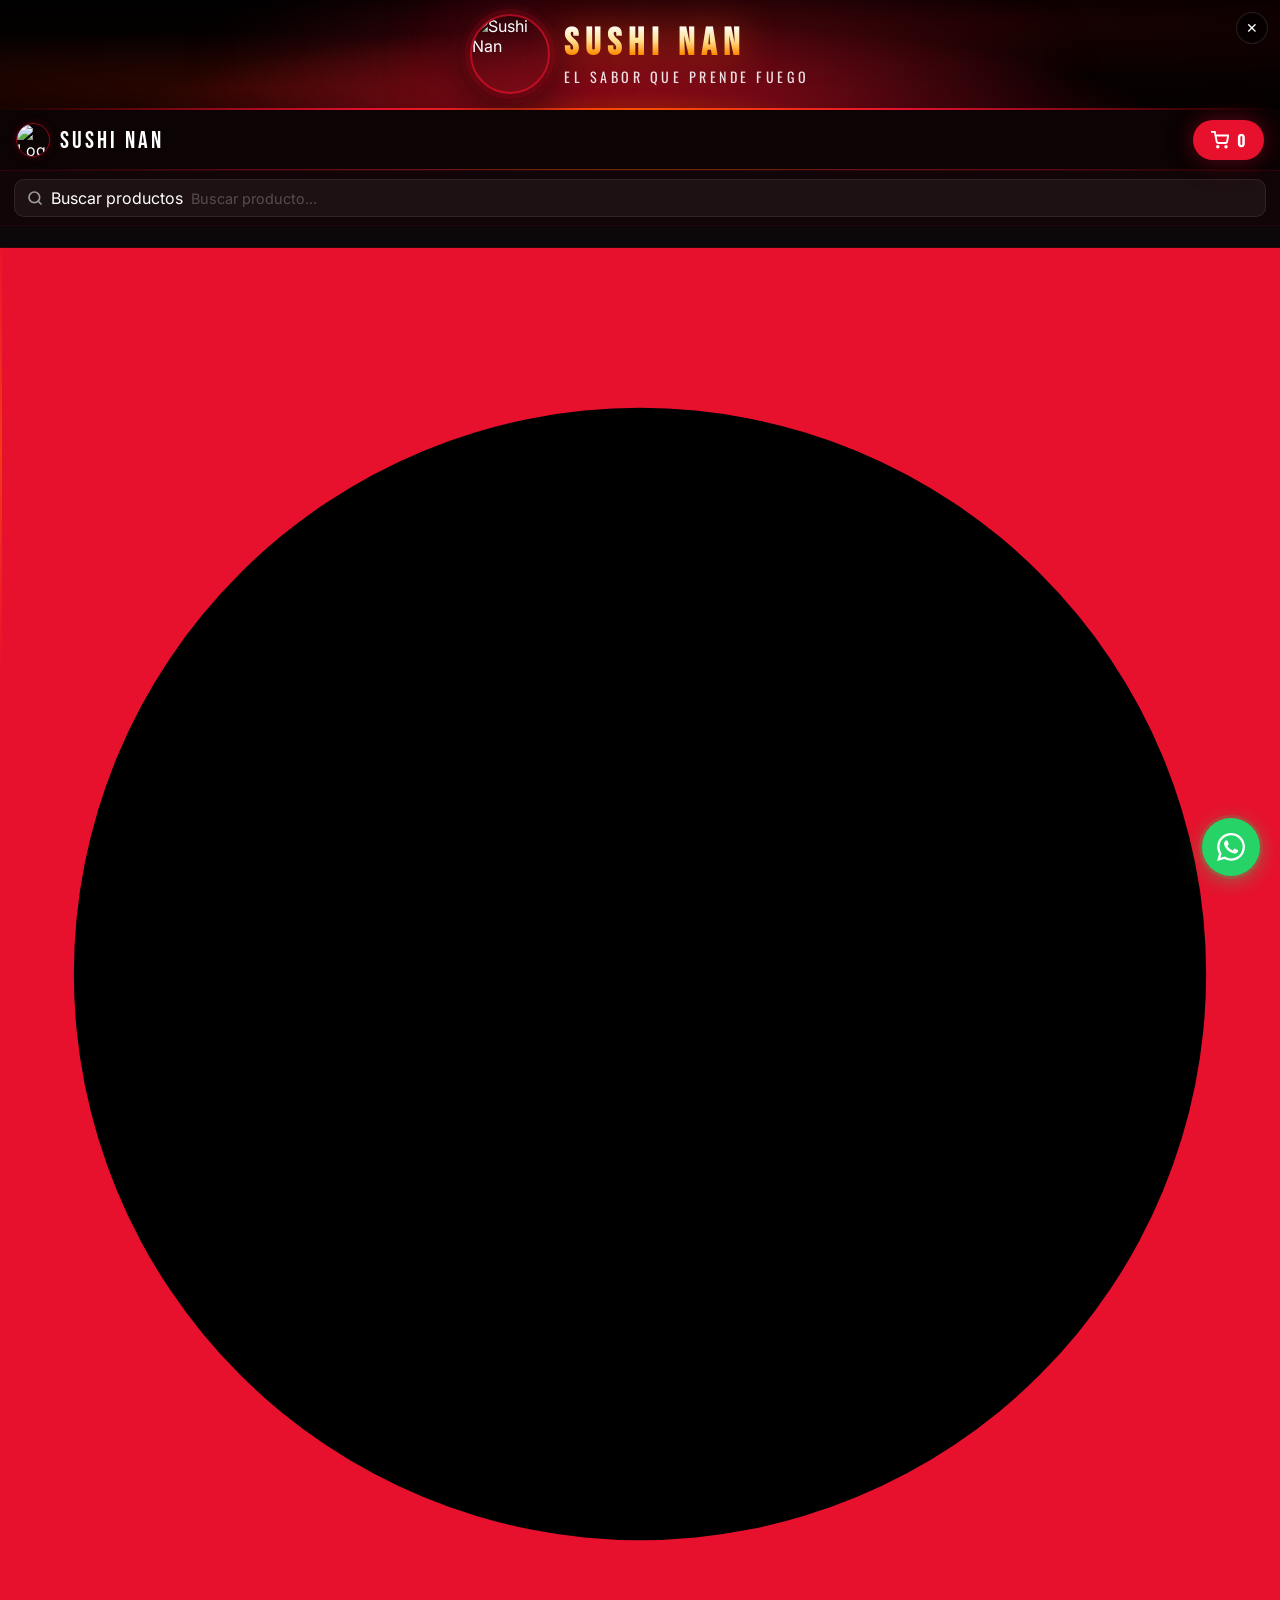
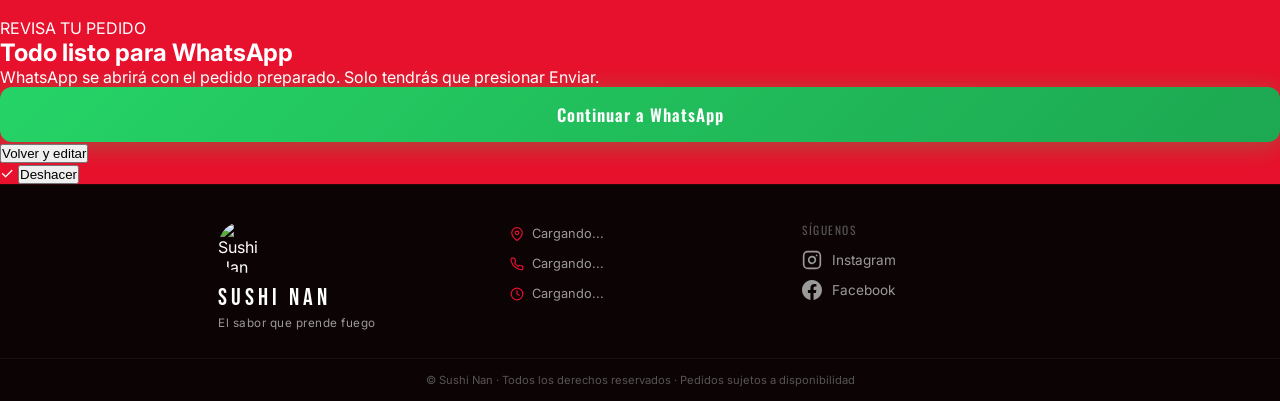
==== commit e88d4862: "recarga img optimizadas" ====
--- a/koari-web/index.html
+++ b/koari-web/index.html
@@ -5,10 +5,39 @@
   <meta name="viewport" content="width=device-width, initial-scale=1.0">
   <title>Sushi Nan — Pedidos Online</title>
   <meta name="description" content="Pide tus rolls y combos favoritos de Sushi Nan directamente por WhatsApp.">
+  <meta name="theme-color" content="#e8112d">
+  <meta name="robots" content="index,follow">
+  <meta property="og:type" content="restaurant">
+  <meta property="og:locale" content="es_CL">
+  <meta property="og:title" content="Sushi Nan — Pedidos Online">
+  <meta property="og:description" content="Rolls, promociones y sushi con retiro o delivery en Recoleta y comunas cercanas.">
+  <meta property="og:image" content="img/logo-sushinan.png">
+  <script type="application/ld+json">
+  {
+    "@context": "https://schema.org",
+    "@type": "Restaurant",
+    "name": "Sushi Nan",
+    "servesCuisine": "Sushi",
+    "telephone": "+56936413434",
+    "priceRange": "$$",
+    "address": {
+      "@type": "PostalAddress",
+      "streetAddress": "Nueva Recoleta 3632",
+      "addressLocality": "Recoleta",
+      "addressRegion": "Región Metropolitana",
+      "addressCountry": "CL"
+    },
+    "sameAs": [
+      "https://www.instagram.com/sushinan.s.centro/",
+      "https://www.facebook.com/www.sushinan.cl"
+    ]
+  }
+  </script>
+  <link rel="icon" type="image/png" href="img/logo-sushinan.png">
   <link rel="preconnect" href="https://fonts.googleapis.com">
   <link rel="preconnect" href="https://fonts.gstatic.com" crossorigin>
   <link href="https://fonts.googleapis.com/css2?family=Bebas+Neue&family=Oswald:wght@400;500;600;700&family=Inter:wght@400;500;600&display=swap" rel="stylesheet">
-  <link rel="stylesheet" href="css/styles.css?v=34">
+  <link rel="stylesheet" href="css/styles.css?v=45">
 </head>
 <body>
 
@@ -34,12 +63,12 @@
       <img src="img/logo-sushinan.png" alt="Logo" class="header__logo" id="header-logo">
       <span class="header__nombre" id="header-nombre">Sushi Nan</span>
     </div>
-    <button class="header__cart-btn" id="cart-toggle" aria-label="Ver carrito">
+    <button class="header__cart-btn" id="cart-toggle" aria-label="Ver carrito" aria-controls="carrito-panel" aria-expanded="false">
       <svg class="cart-icon" width="18" height="18" viewBox="0 0 24 24" fill="none" stroke="currentColor" stroke-width="2.5" stroke-linecap="round" stroke-linejoin="round">
         <circle cx="9" cy="21" r="1"/><circle cx="20" cy="21" r="1"/>
         <path d="M1 1h4l2.68 13.39a2 2 0 0 0 2 1.61h9.72a2 2 0 0 0 2-1.61L23 6H6"/>
       </svg>
-      <span id="cart-count">0</span>
+      <span id="cart-count" aria-live="polite">0</span>
     </button>
   </header>
 
@@ -47,9 +76,11 @@
   <div class="busqueda-barra">
     <div class="busqueda-wrap">
       <svg class="busqueda-icono" width="16" height="16" viewBox="0 0 24 24" fill="none" stroke="currentColor" stroke-width="2.5" stroke-linecap="round" stroke-linejoin="round"><circle cx="11" cy="11" r="8"/><path d="m21 21-4.35-4.35"/></svg>
+      <label class="sr-only" for="busqueda-input">Buscar productos</label>
       <input type="search" id="busqueda-input" class="busqueda-input" placeholder="Buscar producto..." autocomplete="off" spellcheck="false">
       <button class="busqueda-limpiar" id="busqueda-limpiar" aria-label="Limpiar">✕</button>
     </div>
+    <p class="busqueda-estado sr-only" id="busqueda-estado" aria-live="polite"></p>
   </div>
 
   <!-- NAV CATEGORÍAS -->
@@ -63,14 +94,14 @@
   </main>
 
   <!-- CARRITO LATERAL -->
-  <aside class="carrito" id="carrito-panel" aria-label="Mi pedido">
+  <aside class="carrito" id="carrito-panel" role="dialog" aria-modal="true" aria-hidden="true" aria-labelledby="carrito-titulo" tabindex="-1">
     <div class="carrito__header">
       <div class="carrito__header-left">
         <svg width="20" height="20" viewBox="0 0 24 24" fill="none" stroke="currentColor" stroke-width="2.5" stroke-linecap="round" stroke-linejoin="round" style="color:#e8112d">
           <circle cx="9" cy="21" r="1"/><circle cx="20" cy="21" r="1"/>
           <path d="M1 1h4l2.68 13.39a2 2 0 0 0 2 1.61h9.72a2 2 0 0 0 2-1.61L23 6H6"/>
         </svg>
-        <h2>Mi Pedido</h2>
+        <h2 id="carrito-titulo">Mi Pedido</h2>
       </div>
       <button class="carrito__cerrar" id="cart-close" aria-label="Cerrar carrito">✕</button>
     </div>
@@ -86,24 +117,37 @@
 
       <!-- DATOS DEL CLIENTE -->
       <div class="cliente-seccion">
+        <p class="pago-titulo">MODALIDAD</p>
+        <div class="modalidad-opciones" role="group" aria-label="Modalidad del pedido">
+          <button class="modalidad-btn activo" type="button" data-modalidad="delivery" aria-pressed="true">🛵 Delivery</button>
+          <button class="modalidad-btn" type="button" data-modalidad="retiro" aria-pressed="false">🏪 Retiro en local</button>
+        </div>
+        <p class="estado-negocio" id="estado-negocio" aria-live="polite"></p>
         <p class="pago-titulo">TUS DATOS</p>
         <div class="cliente-campos">
           <div class="cliente-campo">
             <label for="cliente-nombre">Nombre</label>
-            <input type="text" id="cliente-nombre" placeholder="¿Cómo te llamas?" autocomplete="name">
+            <input type="text" id="cliente-nombre" placeholder="¿Cómo te llamas?" autocomplete="name" required>
           </div>
           <div class="cliente-campo">
             <label for="cliente-telefono">Teléfono</label>
-            <input type="tel" id="cliente-telefono" placeholder="+56 9 XXXX XXXX" autocomplete="tel">
-          </div>
-          <div class="cliente-campo">
+            <input type="tel" id="cliente-telefono" placeholder="+56 9 XXXX XXXX" autocomplete="tel" inputmode="tel" required>
+          </div>
+          <div class="cliente-campo campo-delivery">
             <label for="cliente-direccion">Dirección</label>
-            <input type="text" id="cliente-direccion" placeholder="Calle, número, comuna" autocomplete="street-address">
+            <input type="text" id="cliente-direccion" placeholder="Calle y número" autocomplete="street-address">
+          </div>
+          <div class="cliente-campo campo-delivery">
+            <label for="cliente-comuna">Comuna</label>
+            <select id="cliente-comuna">
+              <option value="">Selecciona tu comuna...</option>
+            </select>
           </div>
           <div class="cliente-campo">
             <label for="cliente-nota">Nota (opcional)</label>
             <input type="text" id="cliente-nota" placeholder="Ej: dejar en conserjería, sin ají...">
           </div>
+          <p class="form-error" id="form-error" role="alert" aria-live="assertive"></p>
         </div>
       </div>
 
@@ -111,13 +155,13 @@
       <div class="pago-seccion" id="pago-seccion">
         <p class="pago-titulo">MÉTODO DE PAGO</p>
         <div class="pago-opciones">
-          <button class="pago-btn activo" data-metodo="efectivo">
+          <button class="pago-btn activo" type="button" data-metodo="efectivo" aria-pressed="true">
             <span>💵</span> Efectivo
           </button>
-          <button class="pago-btn" data-metodo="transferencia">
+          <button class="pago-btn" type="button" data-metodo="transferencia" aria-pressed="false">
             <span>🏦</span> Transfer.
           </button>
-          <button class="pago-btn" data-metodo="tarjeta">
+          <button class="pago-btn" type="button" data-metodo="tarjeta" aria-pressed="false">
             <span>💳</span> Tarjeta
           </button>
         </div>
@@ -134,6 +178,17 @@
 
     <!-- CTA FIJO ABAJO -->
     <div class="carrito__cta">
+      <div class="carrito__desglose" id="carrito-desglose" style="display:none">
+        <div class="carrito__desglose-fila">
+          <span>Subtotal</span>
+          <span id="carrito-subtotal">$0</span>
+        </div>
+        <div class="carrito__desglose-fila carrito__desglose-envio">
+          <span>Envío (<span id="carrito-comuna-label"></span>)</span>
+          <span id="carrito-costo-envio">$0</span>
+        </div>
+      </div>
+      <p class="carrito__aviso" id="carrito-aviso"></p>
       <div class="carrito__total">
         <span class="carrito__total-label">Total</span>
         <span class="carrito__total-valor" id="carrito-total">$0</span>
@@ -144,22 +199,24 @@
         </svg>
         <span id="btn-pedir-texto">Pedir por WhatsApp</span>
       </button>
+      <button class="btn-vaciar" id="btn-vaciar" type="button">Vaciar pedido</button>
     </div>
   </aside>
 
   <div class="overlay" id="overlay"></div>
 
   <!-- MODAL PRODUCTO -->
-  <div class="modal-overlay" id="modal-overlay" aria-modal="true" role="dialog" aria-label="Detalle del producto">
+  <div class="modal-overlay" id="modal-overlay" aria-modal="true" aria-hidden="true" role="dialog" aria-labelledby="modal-nombre">
     <div class="modal-card" id="modal-card">
       <button class="modal-cerrar" id="modal-cerrar" aria-label="Cerrar">✕</button>
       <div class="modal-img-wrap">
-        <img src="" alt="" class="modal-img" id="modal-img">
+        <img src="" alt="" class="modal-img" id="modal-img" width="600" height="360" decoding="async">
         <span class="modal-badge" id="modal-badge"></span>
       </div>
       <div class="modal-info">
         <h2 class="modal-nombre" id="modal-nombre"></h2>
         <p class="modal-desc" id="modal-desc"></p>
+        <p class="modal-disponibilidad" id="modal-disponibilidad" hidden></p>
         <div class="modal-variaciones" id="modal-variaciones"></div>
         <div class="modal-bottom">
           <span class="modal-precio" id="modal-precio"></span>
@@ -169,8 +226,31 @@
     </div>
   </div>
 
+  <!-- CONFIRMACIÓN FINAL DEL PEDIDO -->
+  <div class="confirmacion-overlay" id="confirmacion-overlay" aria-modal="true" aria-hidden="true" role="dialog" aria-labelledby="confirmacion-titulo">
+    <div class="confirmacion-card" id="confirmacion-card" tabindex="-1">
+      <button class="modal-cerrar" id="confirmacion-cerrar" type="button" aria-label="Cerrar confirmación">✕</button>
+      <div class="confirmacion-check" aria-hidden="true">
+        <svg viewBox="0 0 52 52"><circle cx="26" cy="26" r="23"/><path d="M15 27l7 7 15-16"/></svg>
+      </div>
+      <p class="confirmacion-eyebrow">REVISA TU PEDIDO</p>
+      <h2 id="confirmacion-titulo">Todo listo para WhatsApp</h2>
+      <div class="confirmacion-resumen" id="confirmacion-resumen"></div>
+      <p class="confirmacion-nota">WhatsApp se abrirá con el pedido preparado. Solo tendrás que presionar Enviar.</p>
+      <button class="btn-pedir" id="confirmacion-continuar" type="button">Continuar a WhatsApp</button>
+      <button class="confirmacion-volver" id="confirmacion-volver" type="button">Volver y editar</button>
+    </div>
+  </div>
+
+  <!-- NOTIFICACIÓN DEL CARRITO -->
+  <div class="toast-carrito" id="toast-carrito" role="status" aria-live="polite" aria-atomic="true">
+    <span class="toast-carrito__icono" aria-hidden="true">✓</span>
+    <span class="toast-carrito__texto" id="toast-carrito-texto"></span>
+    <button class="toast-carrito__deshacer" id="toast-deshacer" type="button">Deshacer</button>
+  </div>
+
   <!-- BOTÓN FLOTANTE WHATSAPP -->
-  <a class="wsp-flotante" id="wsp-flotante" href="#" target="_blank" aria-label="Escríbenos por WhatsApp">
+  <a class="wsp-flotante" id="wsp-flotante" href="#" target="_blank" rel="noopener noreferrer" aria-label="Escríbenos por WhatsApp">
     <svg width="28" height="28" viewBox="0 0 24 24" fill="currentColor">
       <path d="M17.472 14.382c-.297-.149-1.758-.867-2.03-.967-.273-.099-.471-.148-.67.15-.197.297-.767.966-.94 1.164-.173.199-.347.223-.644.075-.297-.15-1.255-.463-2.39-1.475-.883-.788-1.48-1.761-1.653-2.059-.173-.297-.018-.458.13-.606.134-.133.298-.347.446-.52.149-.174.198-.298.298-.497.099-.198.05-.371-.025-.52-.075-.149-.669-1.612-.916-2.207-.242-.579-.487-.5-.669-.51-.173-.008-.371-.01-.57-.01-.198 0-.52.074-.792.372-.272.297-1.04 1.016-1.04 2.479 0 1.462 1.065 2.875 1.213 3.074.149.198 2.096 3.2 5.077 4.487.709.306 1.262.489 1.694.625.712.227 1.36.195 1.871.118.571-.085 1.758-.719 2.006-1.413.248-.694.248-1.289.173-1.413-.074-.124-.272-.198-.57-.347m-5.421 7.403h-.004a9.87 9.87 0 01-5.031-1.378l-.361-.214-3.741.982.998-3.648-.235-.374a9.86 9.86 0 01-1.51-5.26c.001-5.45 4.436-9.884 9.888-9.884 2.64 0 5.122 1.03 6.988 2.898a9.825 9.825 0 012.893 6.994c-.003 5.45-4.437 9.884-9.885 9.884m8.413-18.297A11.815 11.815 0 0012.05 0C5.495 0 .16 5.335.157 11.892c0 2.096.547 4.142 1.588 5.945L.057 24l6.305-1.654a11.882 11.882 0 005.683 1.448h.005c6.554 0 11.89-5.335 11.893-11.893a11.821 11.821 0 00-3.48-8.413z"/>
     </svg>
@@ -200,11 +280,11 @@
       <div class="footer__redes">
         <p class="footer__redes-titulo">Síguenos</p>
         <div class="footer__redes-links">
-          <a class="footer__red" id="footer-instagram" href="#" target="_blank" aria-label="Instagram">
+          <a class="footer__red" id="footer-instagram" href="#" target="_blank" rel="noopener noreferrer" aria-label="Instagram">
             <svg width="20" height="20" viewBox="0 0 24 24" fill="none" stroke="currentColor" stroke-width="2" stroke-linecap="round" stroke-linejoin="round"><rect x="2" y="2" width="20" height="20" rx="5" ry="5"/><path d="M16 11.37A4 4 0 1 1 12.63 8 4 4 0 0 1 16 11.37z"/><line x1="17.5" y1="6.5" x2="17.51" y2="6.5"/></svg>
             Instagram
           </a>
-          <a class="footer__red" id="footer-facebook" href="#" target="_blank" aria-label="Facebook">
+          <a class="footer__red" id="footer-facebook" href="#" target="_blank" rel="noopener noreferrer" aria-label="Facebook">
             <svg width="20" height="20" viewBox="0 0 24 24" fill="currentColor"><path d="M24 12.073c0-6.627-5.373-12-12-12s-12 5.373-12 12c0 5.99 4.388 10.954 10.125 11.854v-8.385H7.078v-3.47h3.047V9.43c0-3.007 1.792-4.669 4.533-4.669 1.312 0 2.686.235 2.686.235v2.953H15.83c-1.491 0-1.956.925-1.956 1.874v2.25h3.328l-.532 3.47h-2.796v8.385C19.612 23.027 24 18.062 24 12.073z"/></svg>
             Facebook
           </a>
@@ -212,14 +292,13 @@
       </div>
     </div>
     <div class="footer__bottom">
-      <p>© 2025 Sushi Nan · Todos los derechos reservados · Pedidos sujetos a disponibilidad</p>
+      <p>© <span id="footer-year"></span> Sushi Nan · Todos los derechos reservados · Pedidos sujetos a disponibilidad</p>
     </div>
   </footer>
 
-  <script src="js/data.js?v=4"></script>
-  <script src="js/placeholders.js?v=1"></script>
-  <script src="js/ilustraciones.js?v=1"></script>
-  <script src="js/cart.js?v=4"></script>
-  <script src="js/app.js?v=7"></script>
+  <script src="js/data.js?v=6"></script>
+  <script src="js/placeholders.js?v=2"></script>
+  <script src="js/cart.js?v=7"></script>
+  <script src="js/app.js?v=21"></script>
 </body>
 </html>
--- a/koari-web/css/styles.css
+++ b/koari-web/css/styles.css
@@ -591,7 +591,7 @@
   font-weight: 600;
   font-size: 1rem;
   letter-spacing: 0.3px;
-  color: #ffffff;
+  color: #FFD700;
   margin-bottom: 7px;
   line-height: 1.3;
   text-shadow: none;
@@ -623,7 +623,7 @@
   font-family: 'Oswald', sans-serif;
   font-weight: 700;
   font-size: 1.05rem;
-  color: #ffffff;
+  color: #FFEB3B;
   letter-spacing: 0.5px;
   white-space: nowrap;
 }
@@ -855,6 +855,24 @@
   border-top: 1px solid rgba(232,17,45,0.12);
   background: linear-gradient(0deg, #080808 0%, #0a0a0a 100%);
   flex-shrink: 0;
+}
+
+.carrito__desglose {
+  border-top: 1px solid rgba(255,255,255,0.07);
+  padding-top: 10px;
+  margin-bottom: 10px;
+}
+
+.carrito__desglose-fila {
+  display: flex;
+  justify-content: space-between;
+  font-size: 0.8rem;
+  color: var(--texto-2);
+  margin-bottom: 5px;
+}
+
+.carrito__desglose-envio {
+  color: var(--dorado);
 }
 
 .carrito__total {
@@ -1092,9 +1110,36 @@
   background: rgba(232,17,45,0.04);
 }
 
-.cliente-campo input.campo-error {
+.cliente-campo input.campo-error,
+.cliente-campo select.campo-error {
   border-color: rgba(232,17,45,0.7);
   background: rgba(232,17,45,0.06);
+}
+
+.cliente-campo select {
+  background: rgba(255,255,255,0.04);
+  border: 1px solid rgba(255,255,255,0.1);
+  border-radius: 8px;
+  padding: 9px 12px;
+  font-family: 'Inter', sans-serif;
+  font-size: 0.88rem;
+  color: var(--texto);
+  outline: none;
+  transition: border-color 0.2s, background 0.2s;
+  width: 100%;
+  box-sizing: border-box;
+  appearance: none;
+  cursor: pointer;
+}
+
+.cliente-campo select:focus {
+  border-color: rgba(232,17,45,0.5);
+  background: rgba(232,17,45,0.04);
+}
+
+.cliente-campo select option {
+  background: var(--bg-card);
+  color: var(--texto);
 }
 
 /* =====================
@@ -1220,6 +1265,47 @@
 
 /* Selector de variaciones (envoltura) dentro del modal */
 .modal-variaciones { margin-bottom: 18px; }
+.modal-variaciones__dimension { margin-bottom: 18px; }
+.modal-variaciones__dimension:last-child { margin-bottom: 0; }
+
+/* Arma tu Roll — selector de ingredientes */
+.arma-counter {
+  font-size: 0.78rem;
+  color: var(--texto-2);
+  margin-bottom: 10px;
+  font-weight: 600;
+}
+.arma-counter.completo { color: #4caf50; }
+
+.arma-ingredientes {
+  display: flex;
+  flex-wrap: wrap;
+  gap: 8px;
+  margin-bottom: 4px;
+}
+
+.arma-ingr-btn {
+  background: var(--bg-card);
+  border: 1px solid var(--borde-2);
+  border-radius: 20px;
+  padding: 6px 14px;
+  font-family: 'Oswald', sans-serif;
+  font-size: 0.85rem;
+  color: var(--texto-2);
+  cursor: pointer;
+  transition: all var(--trans);
+}
+.arma-ingr-btn:hover { border-color: var(--rojo); color: #fff; }
+.arma-ingr-btn.activa {
+  background: var(--rojo);
+  border-color: var(--rojo);
+  color: #fff;
+}
+
+.btn-modal-agregar:disabled {
+  opacity: 0.5;
+  cursor: not-allowed;
+}
 
 .modal-variaciones__label {
   font-family: 'Oswald', sans-serif;
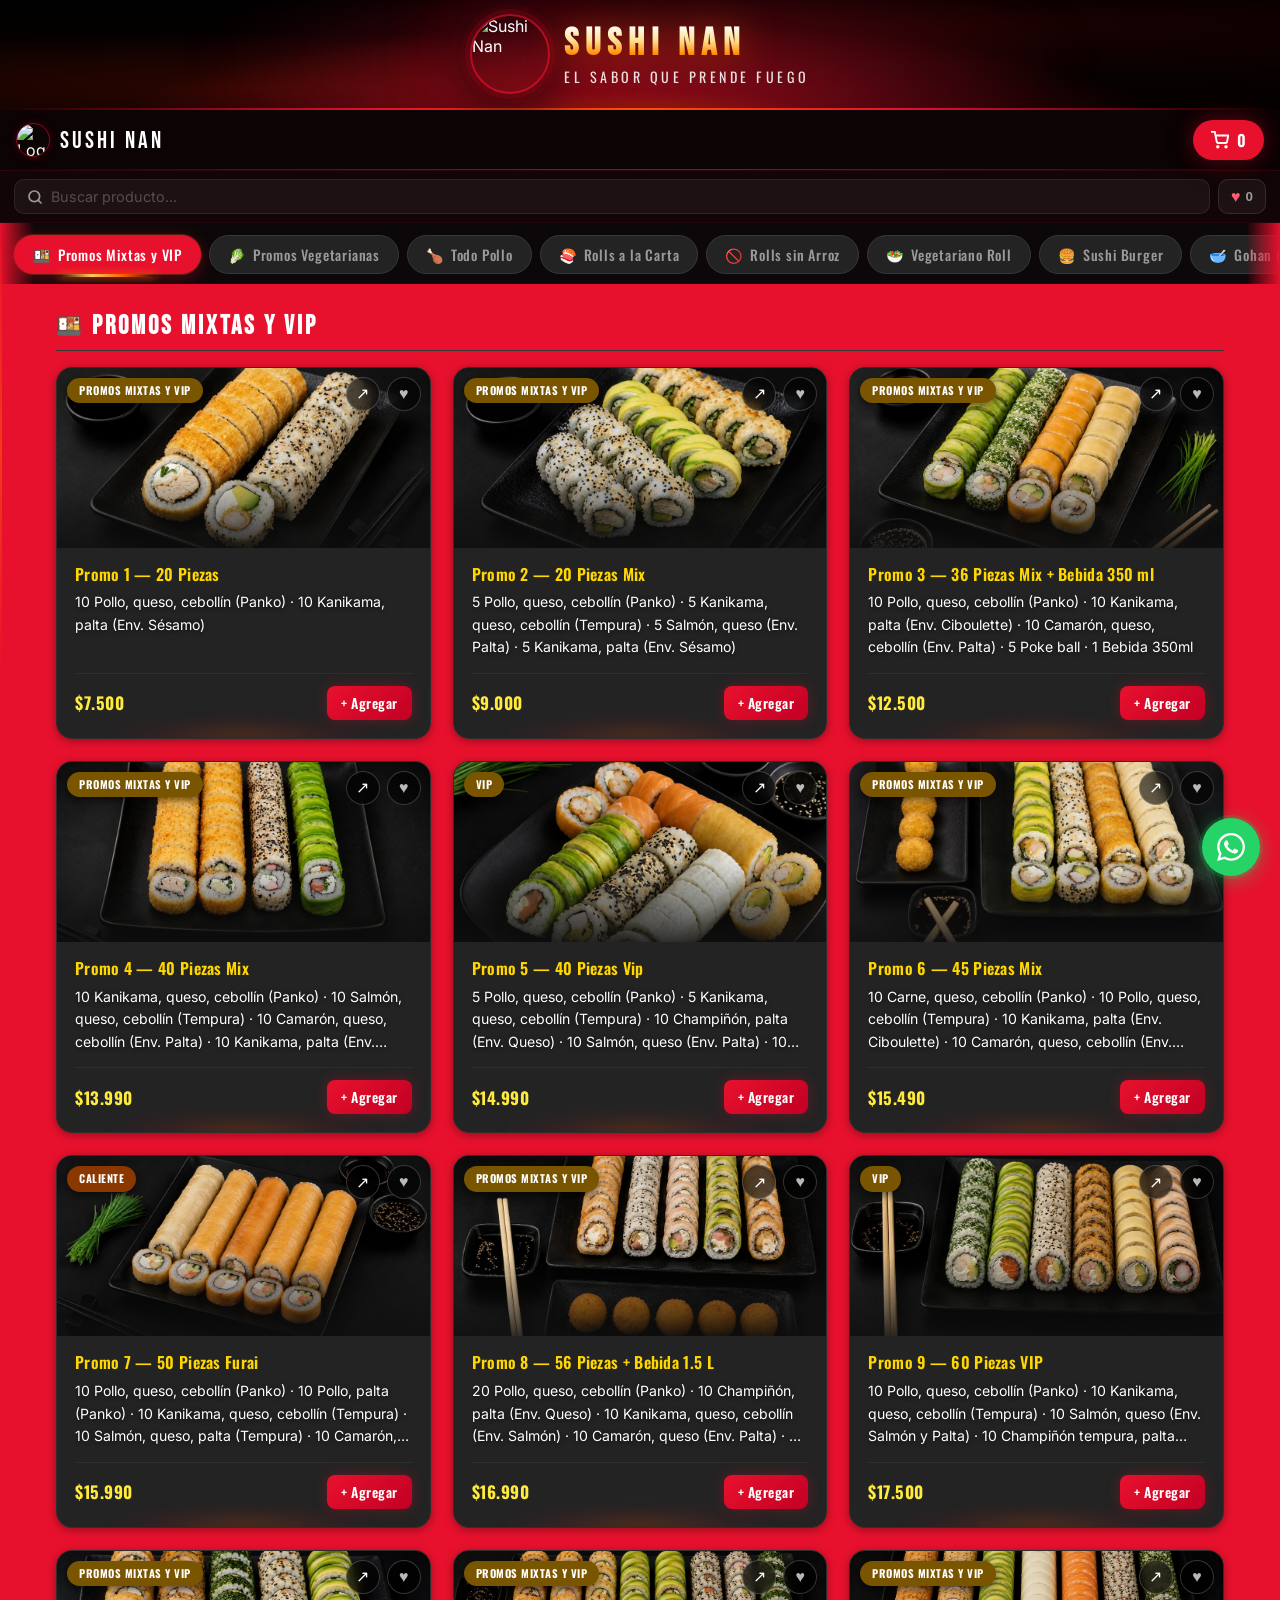
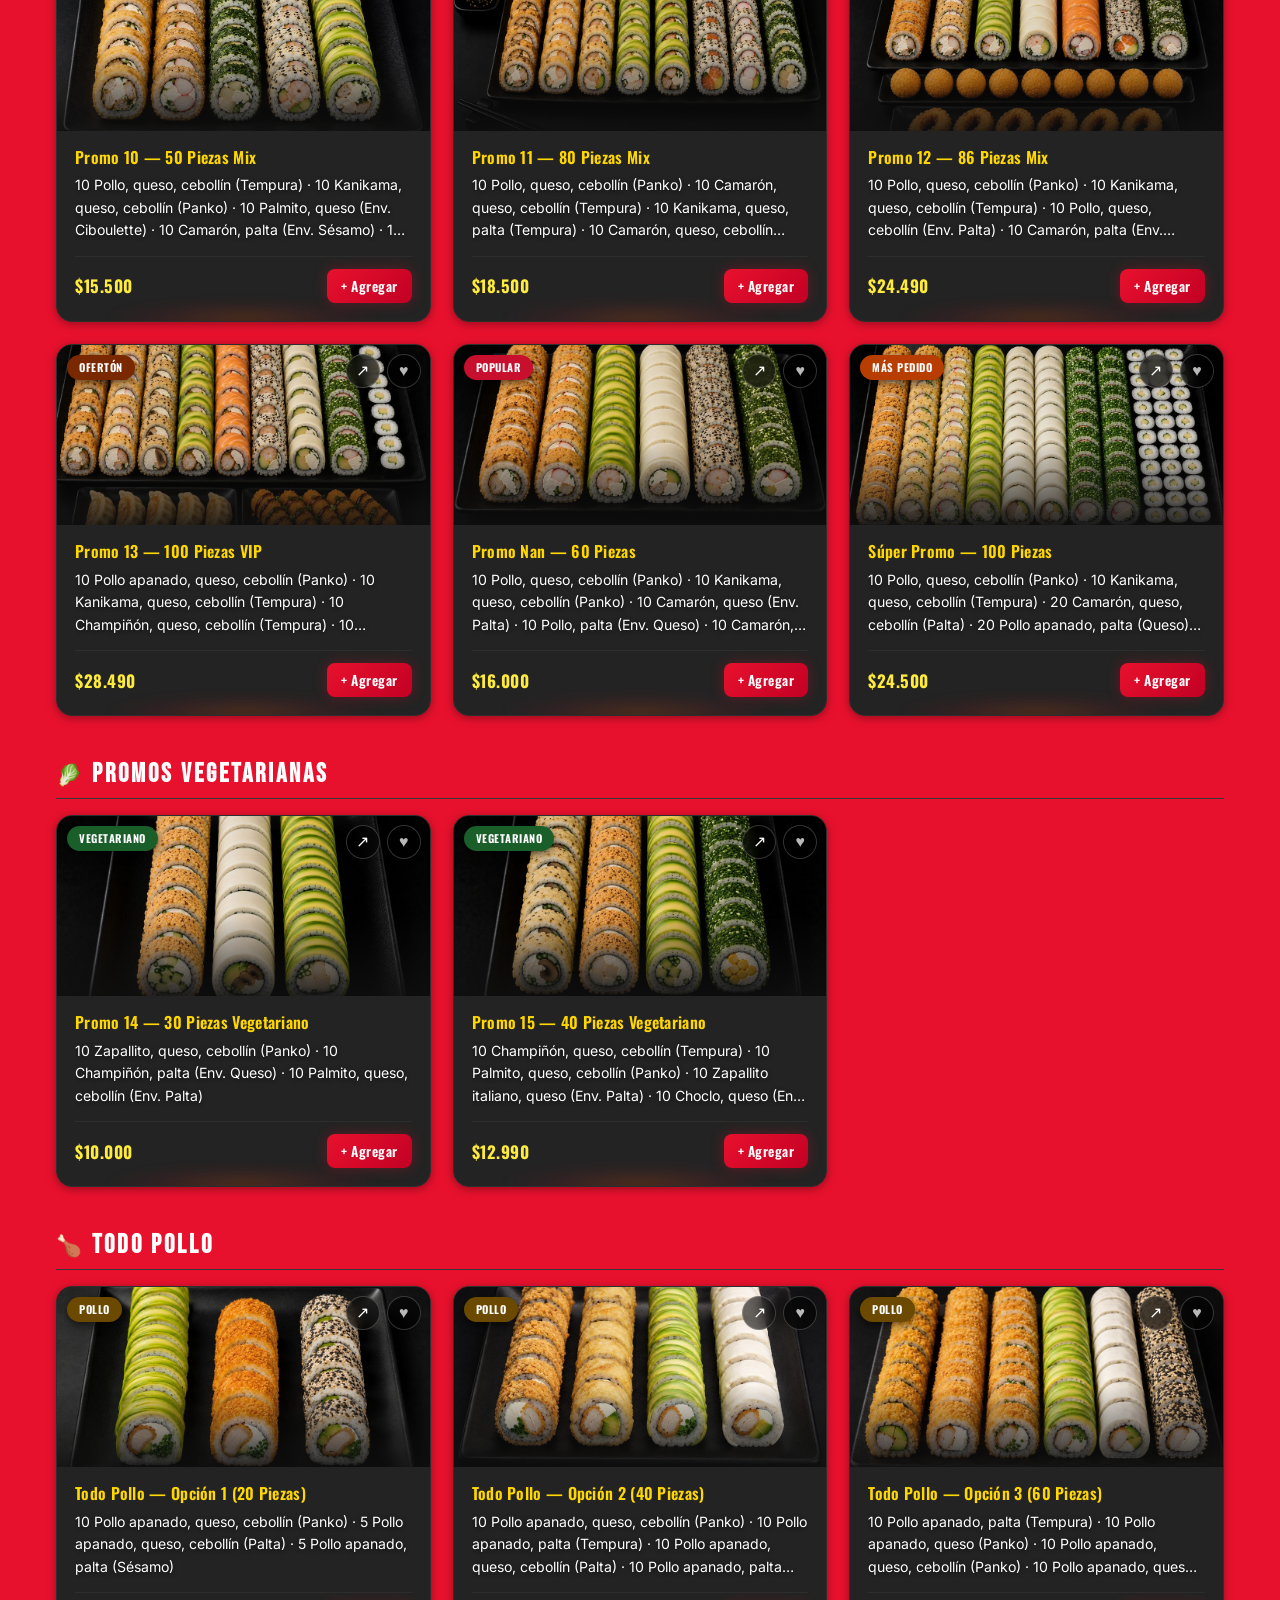
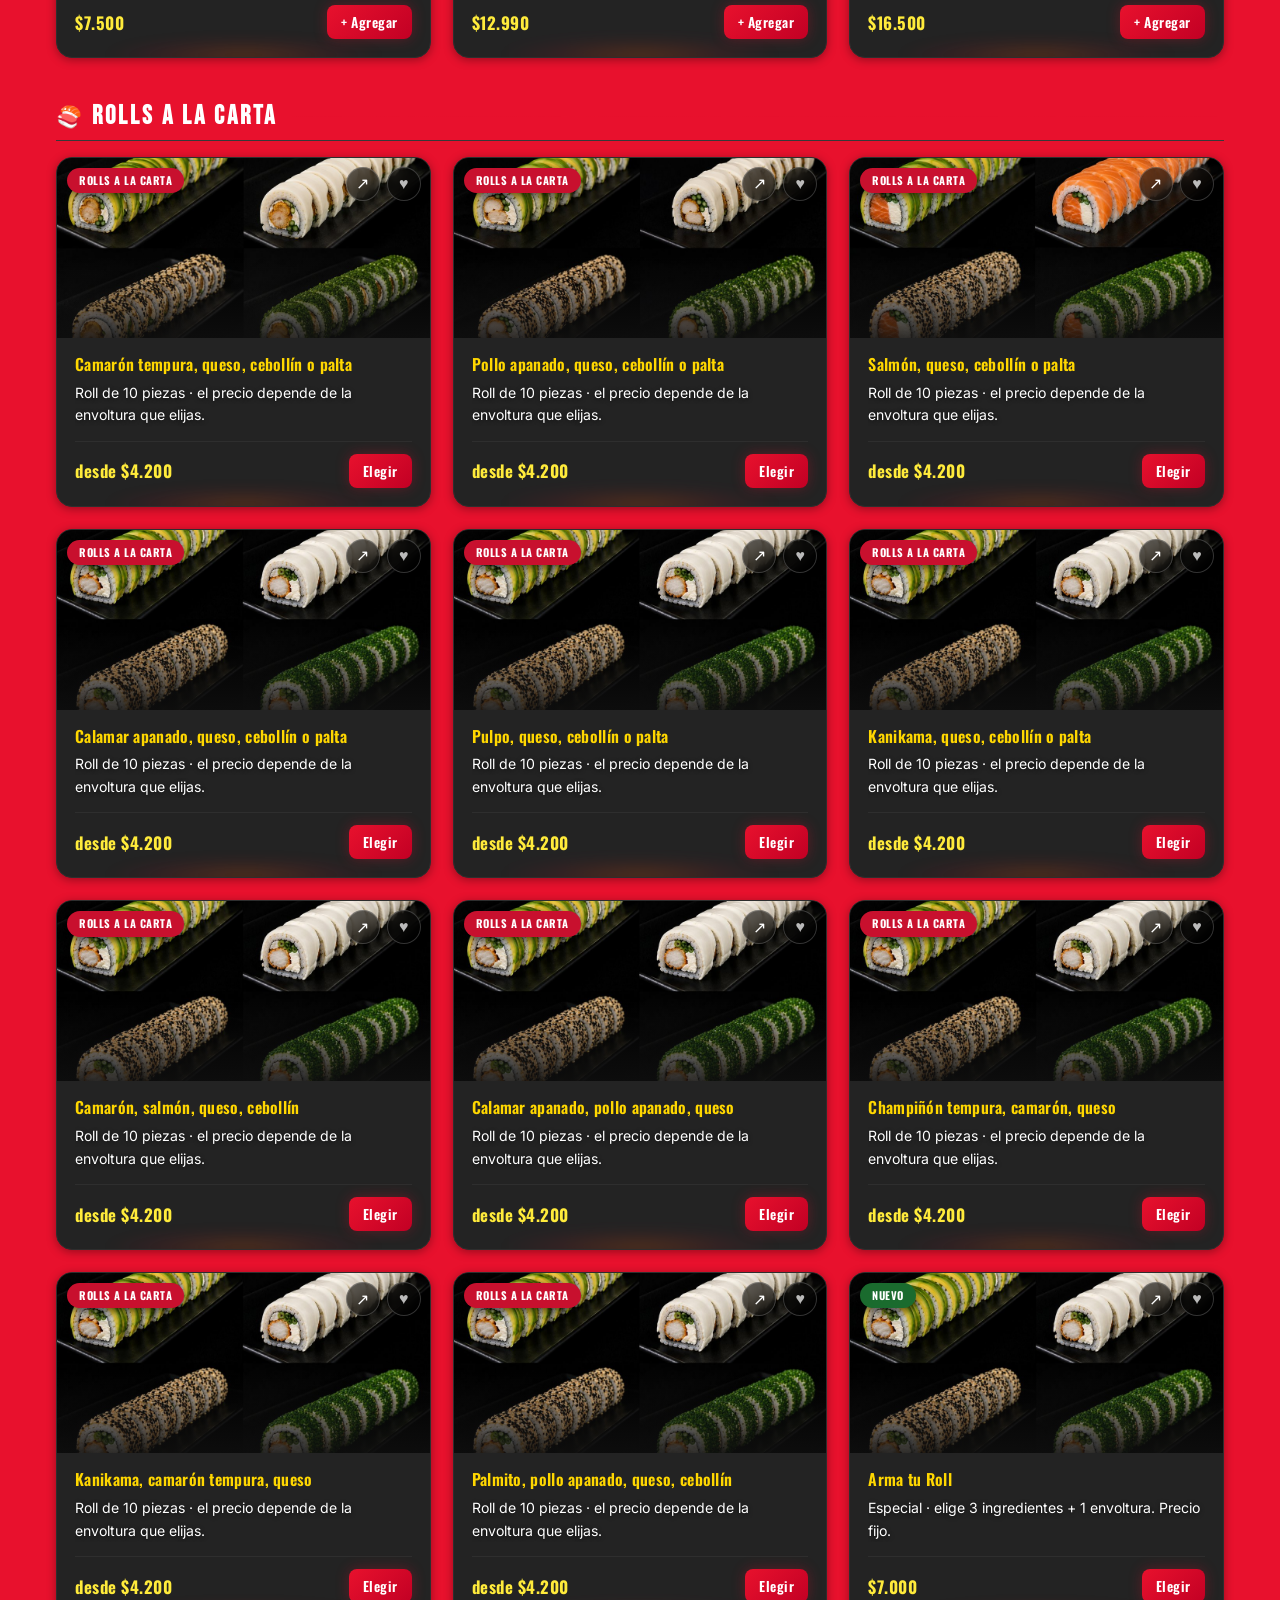
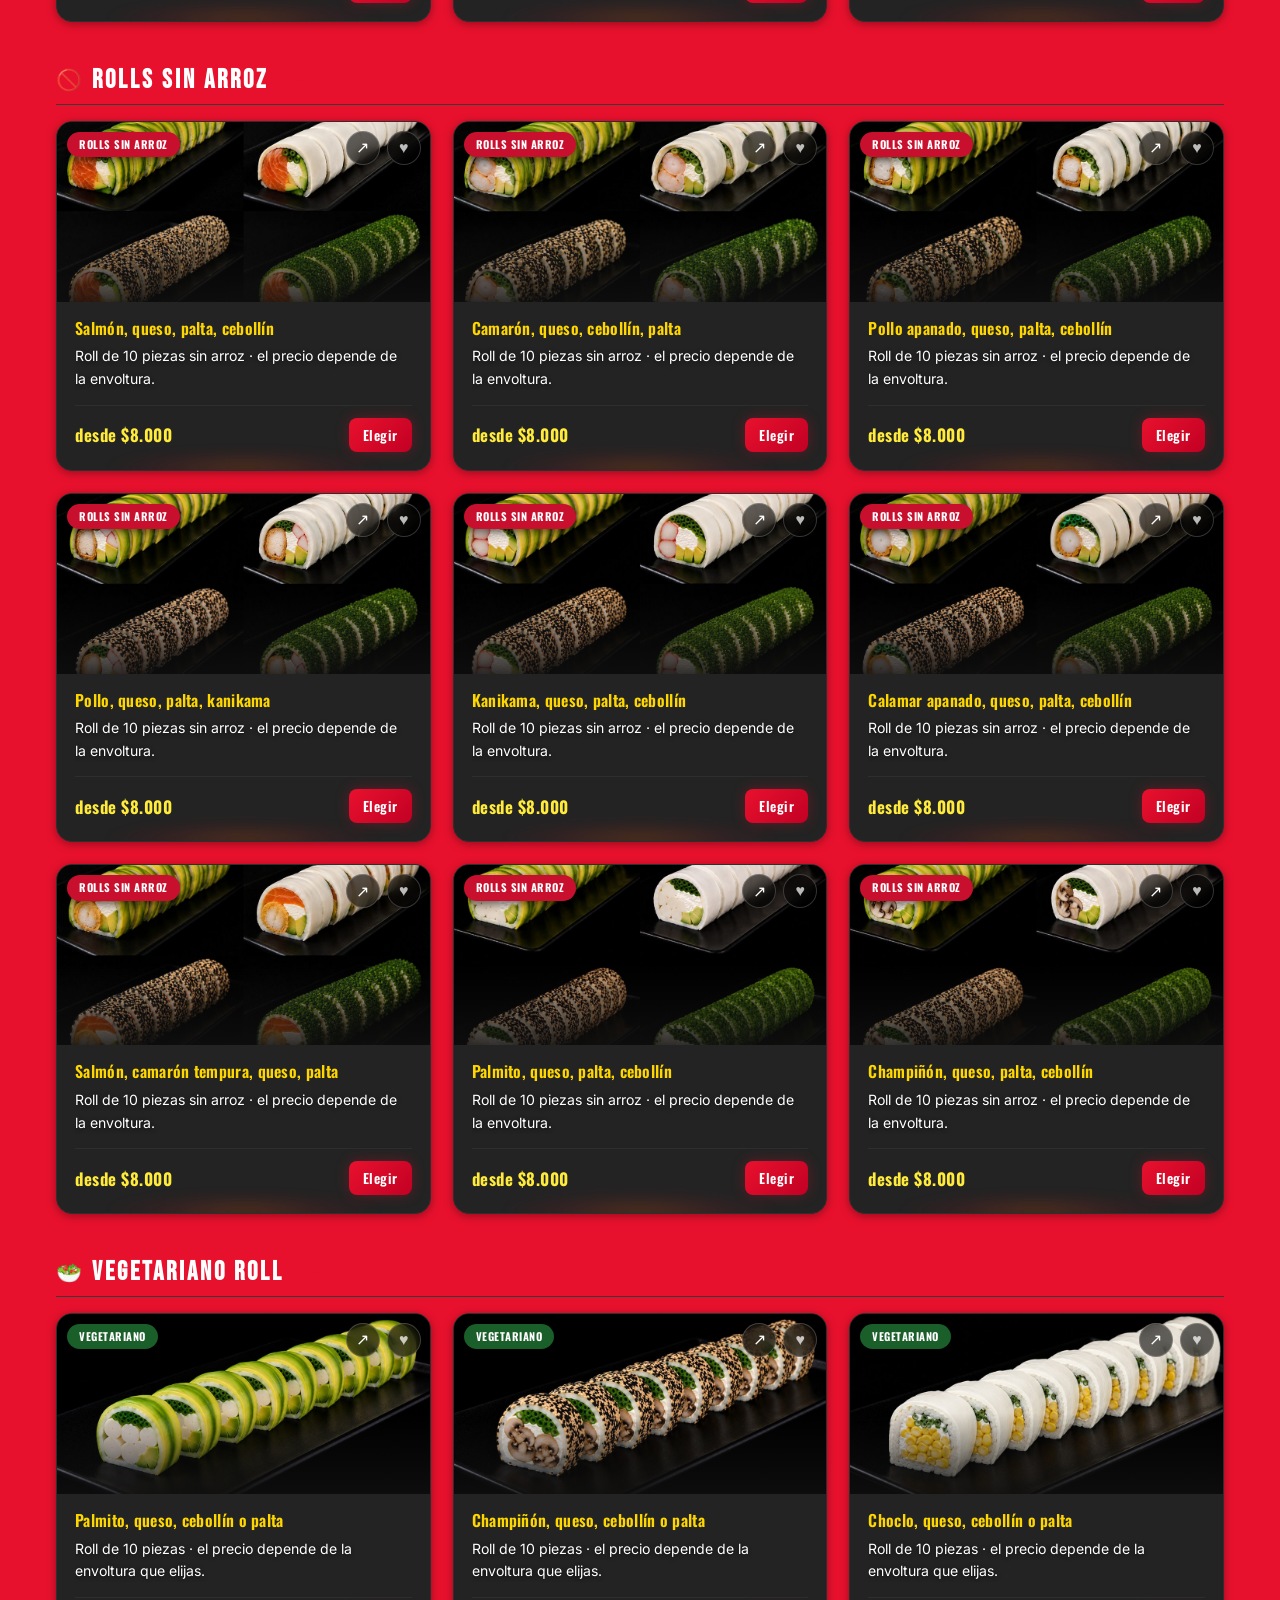
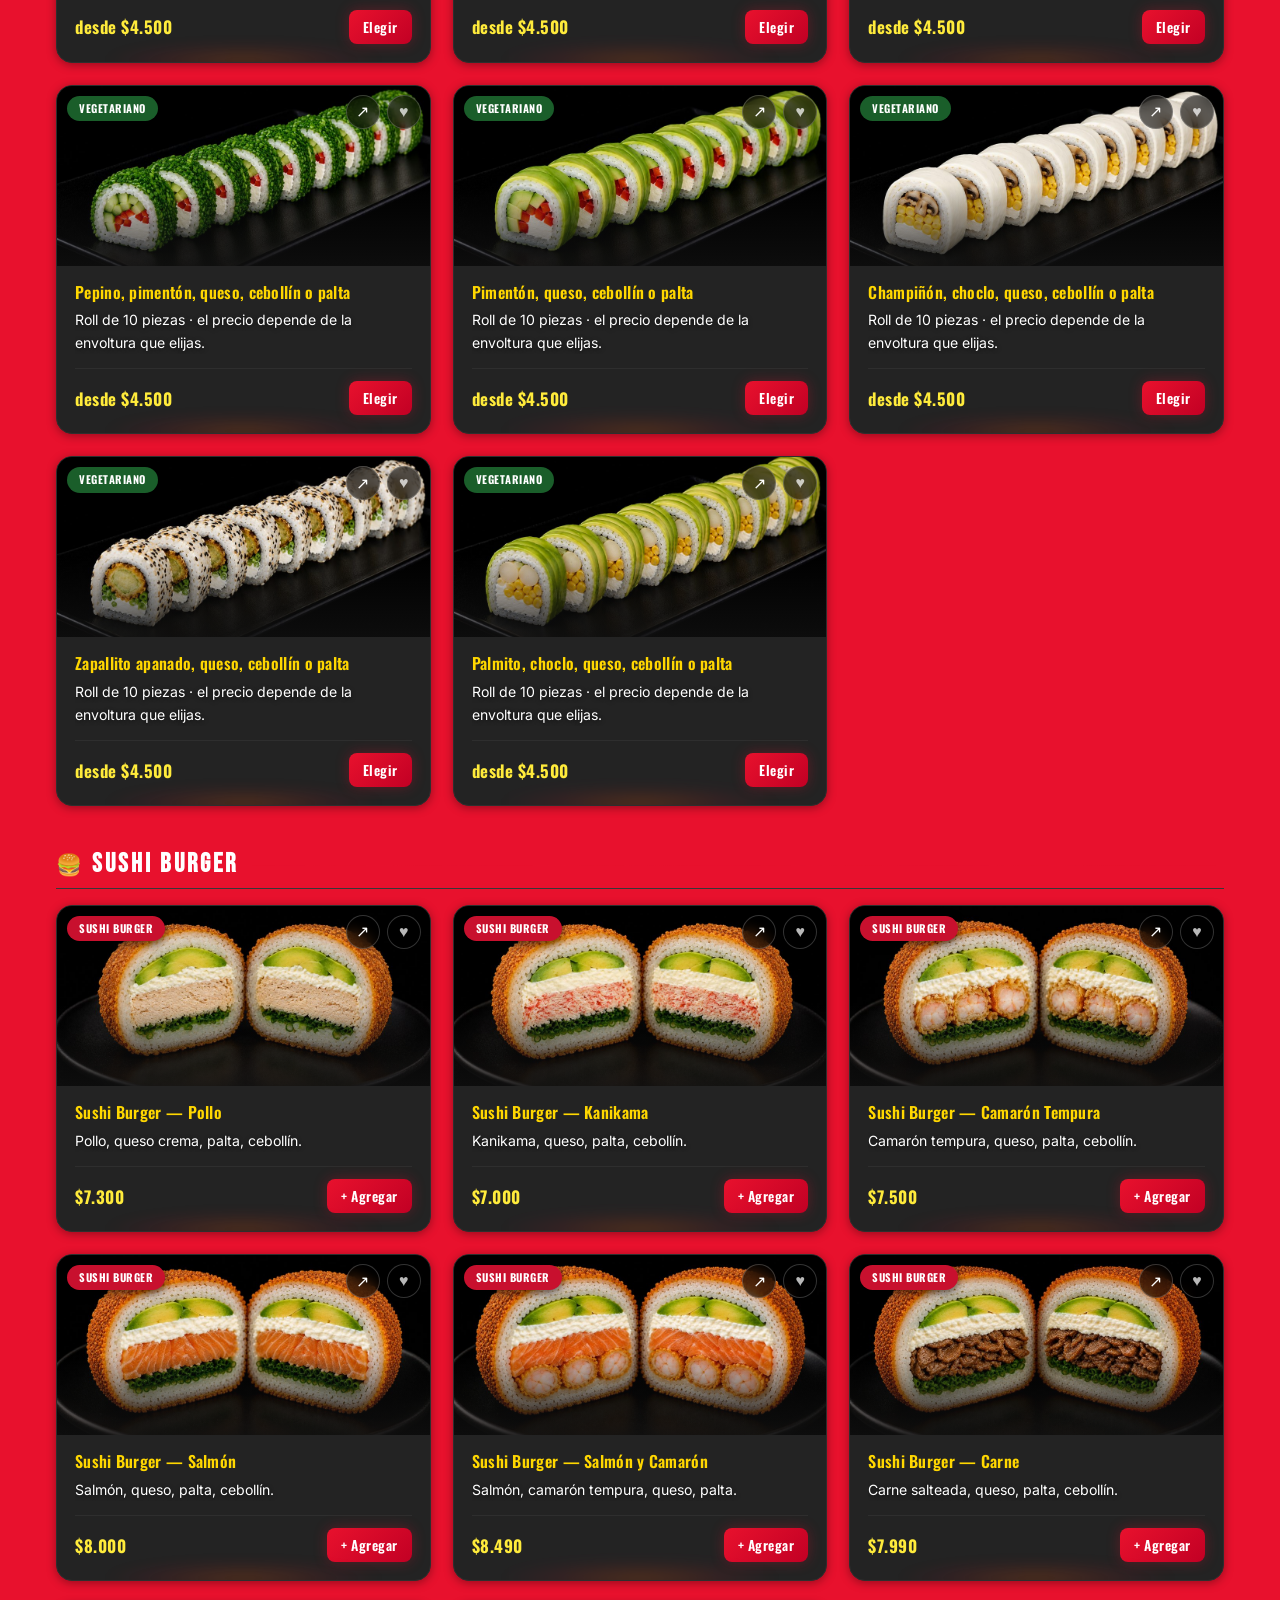
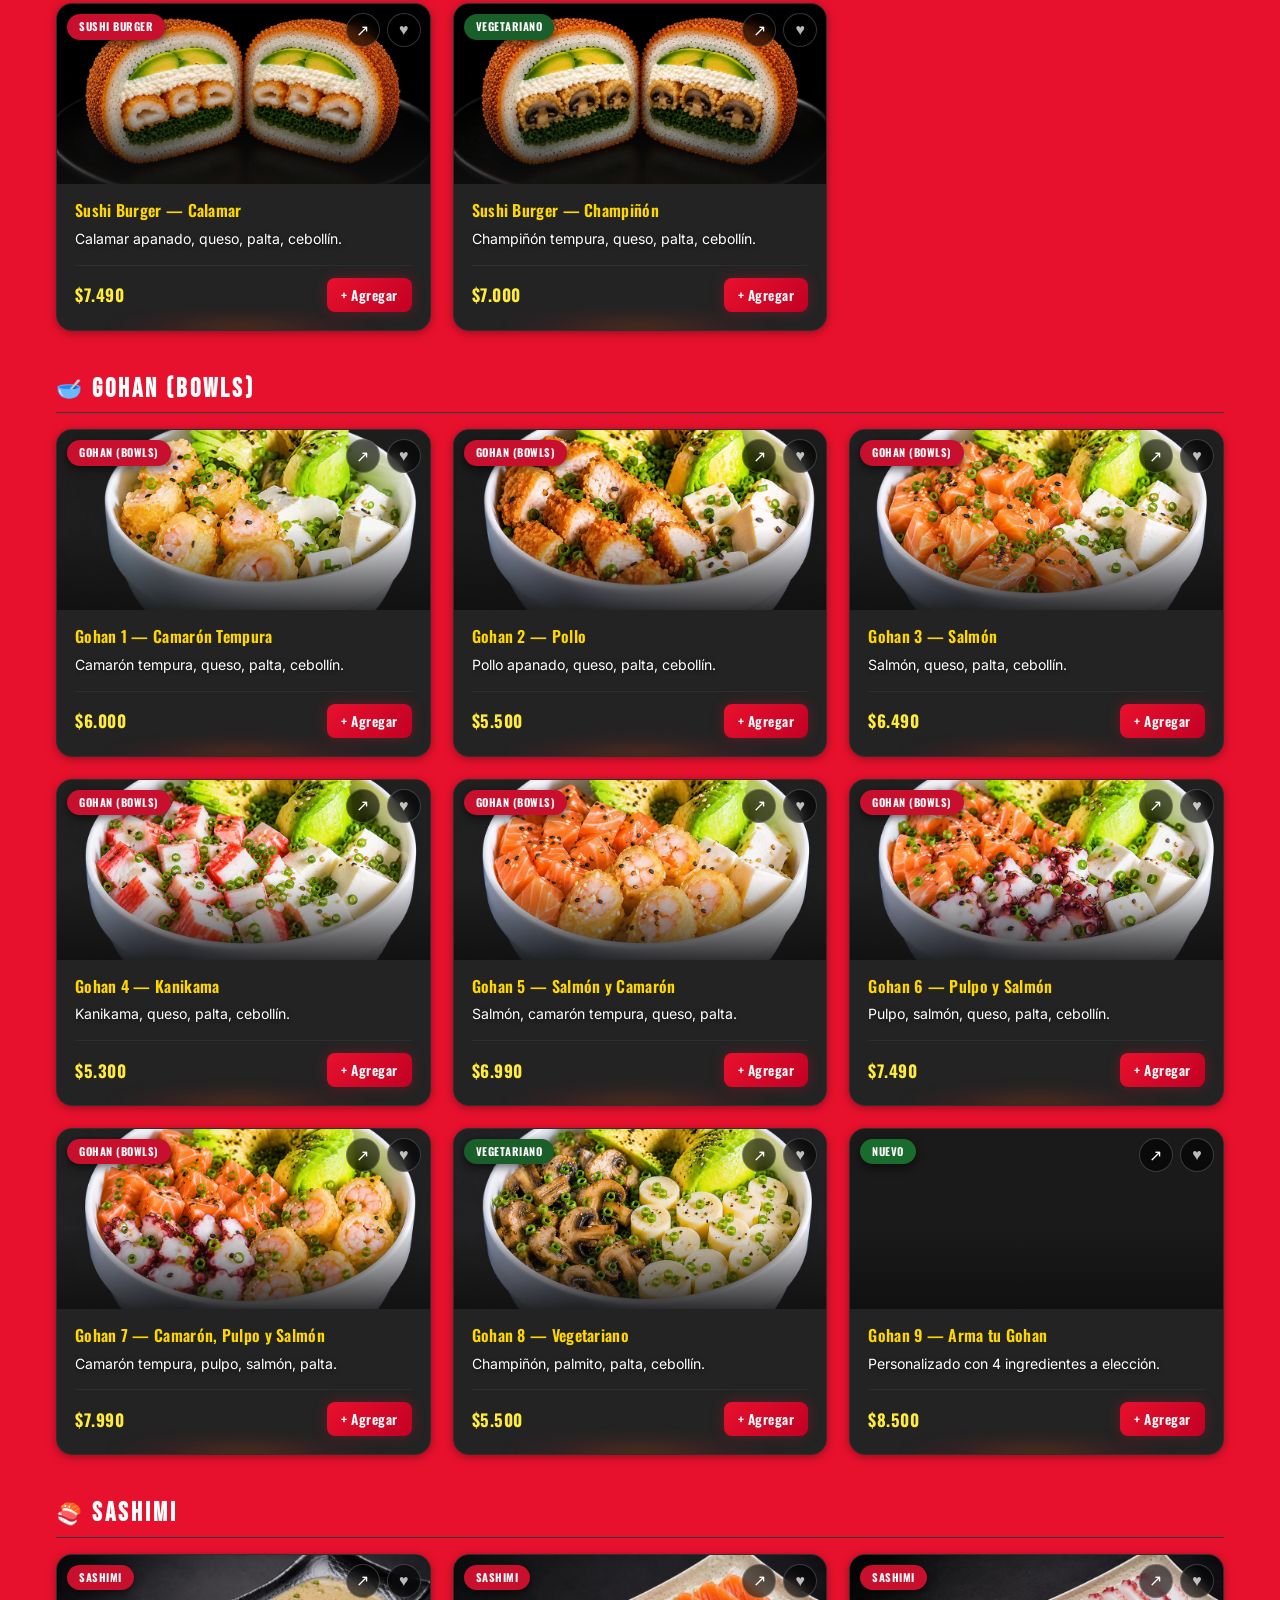
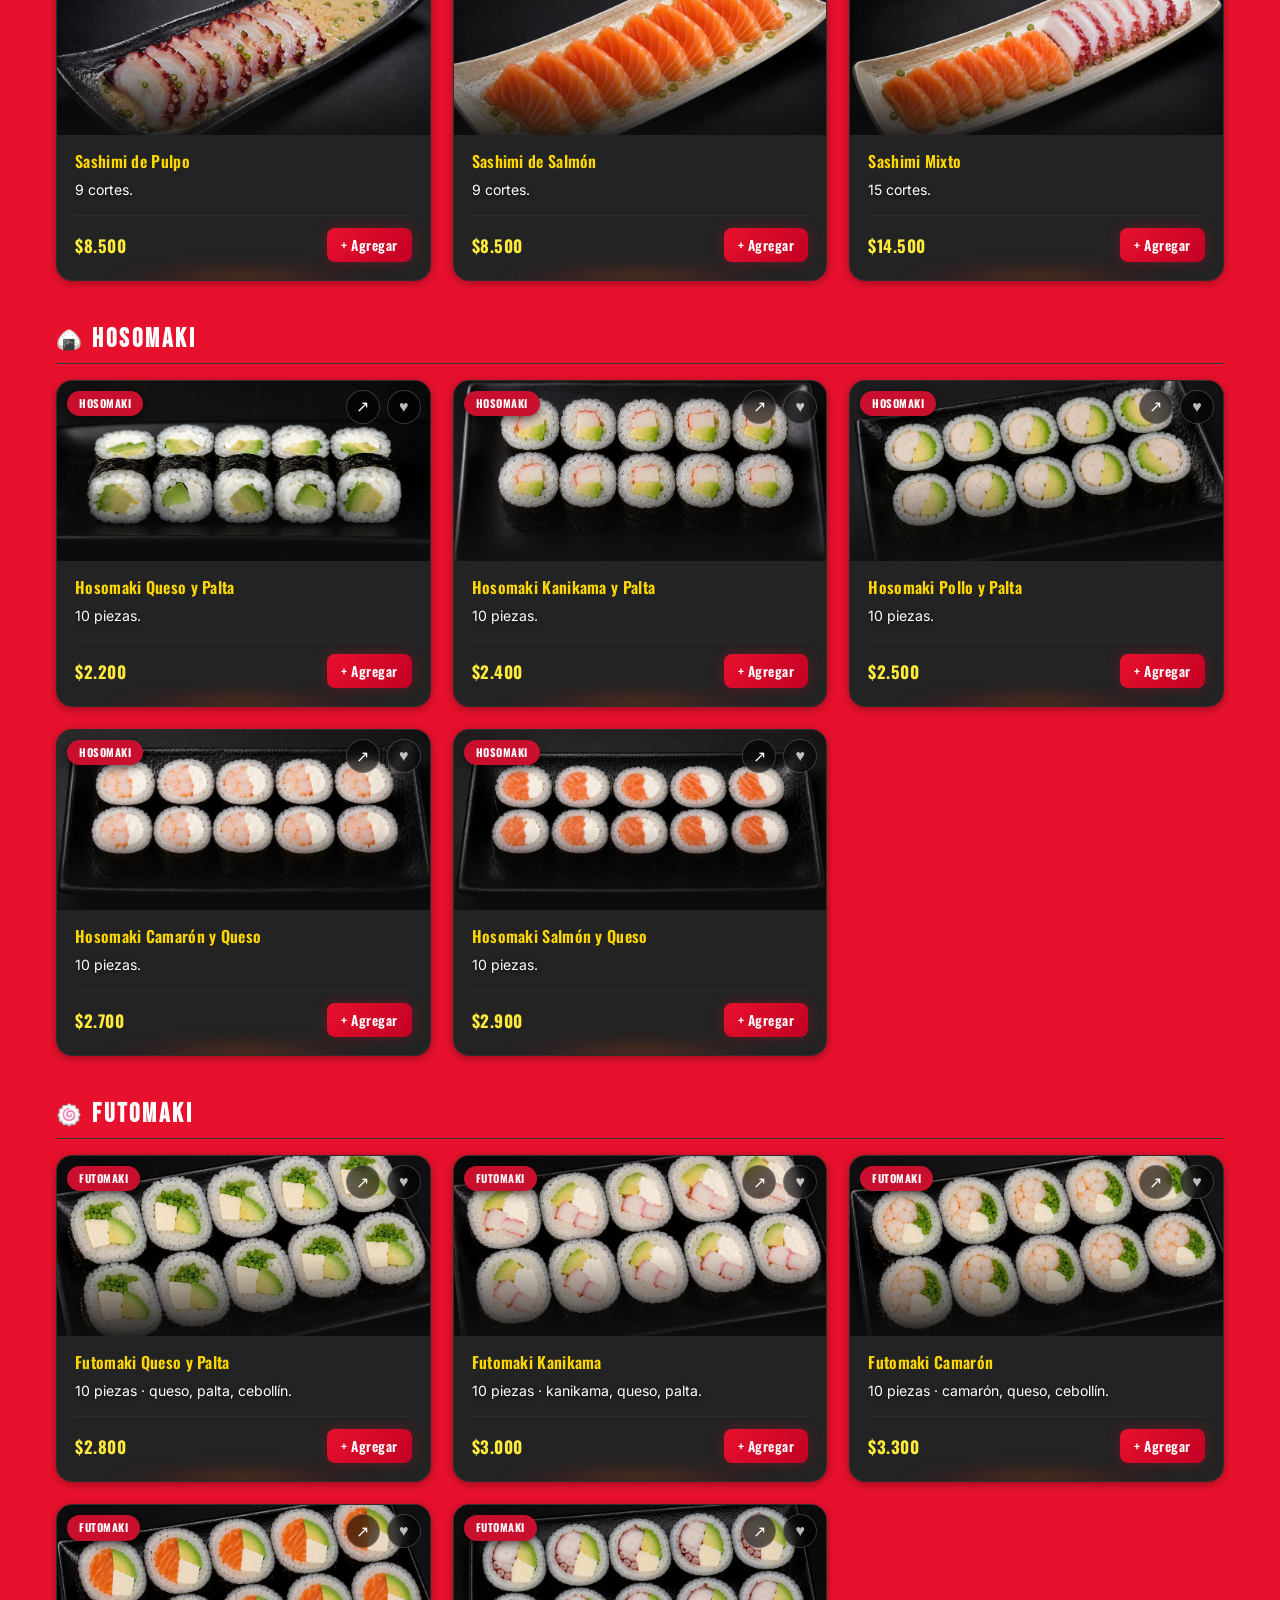
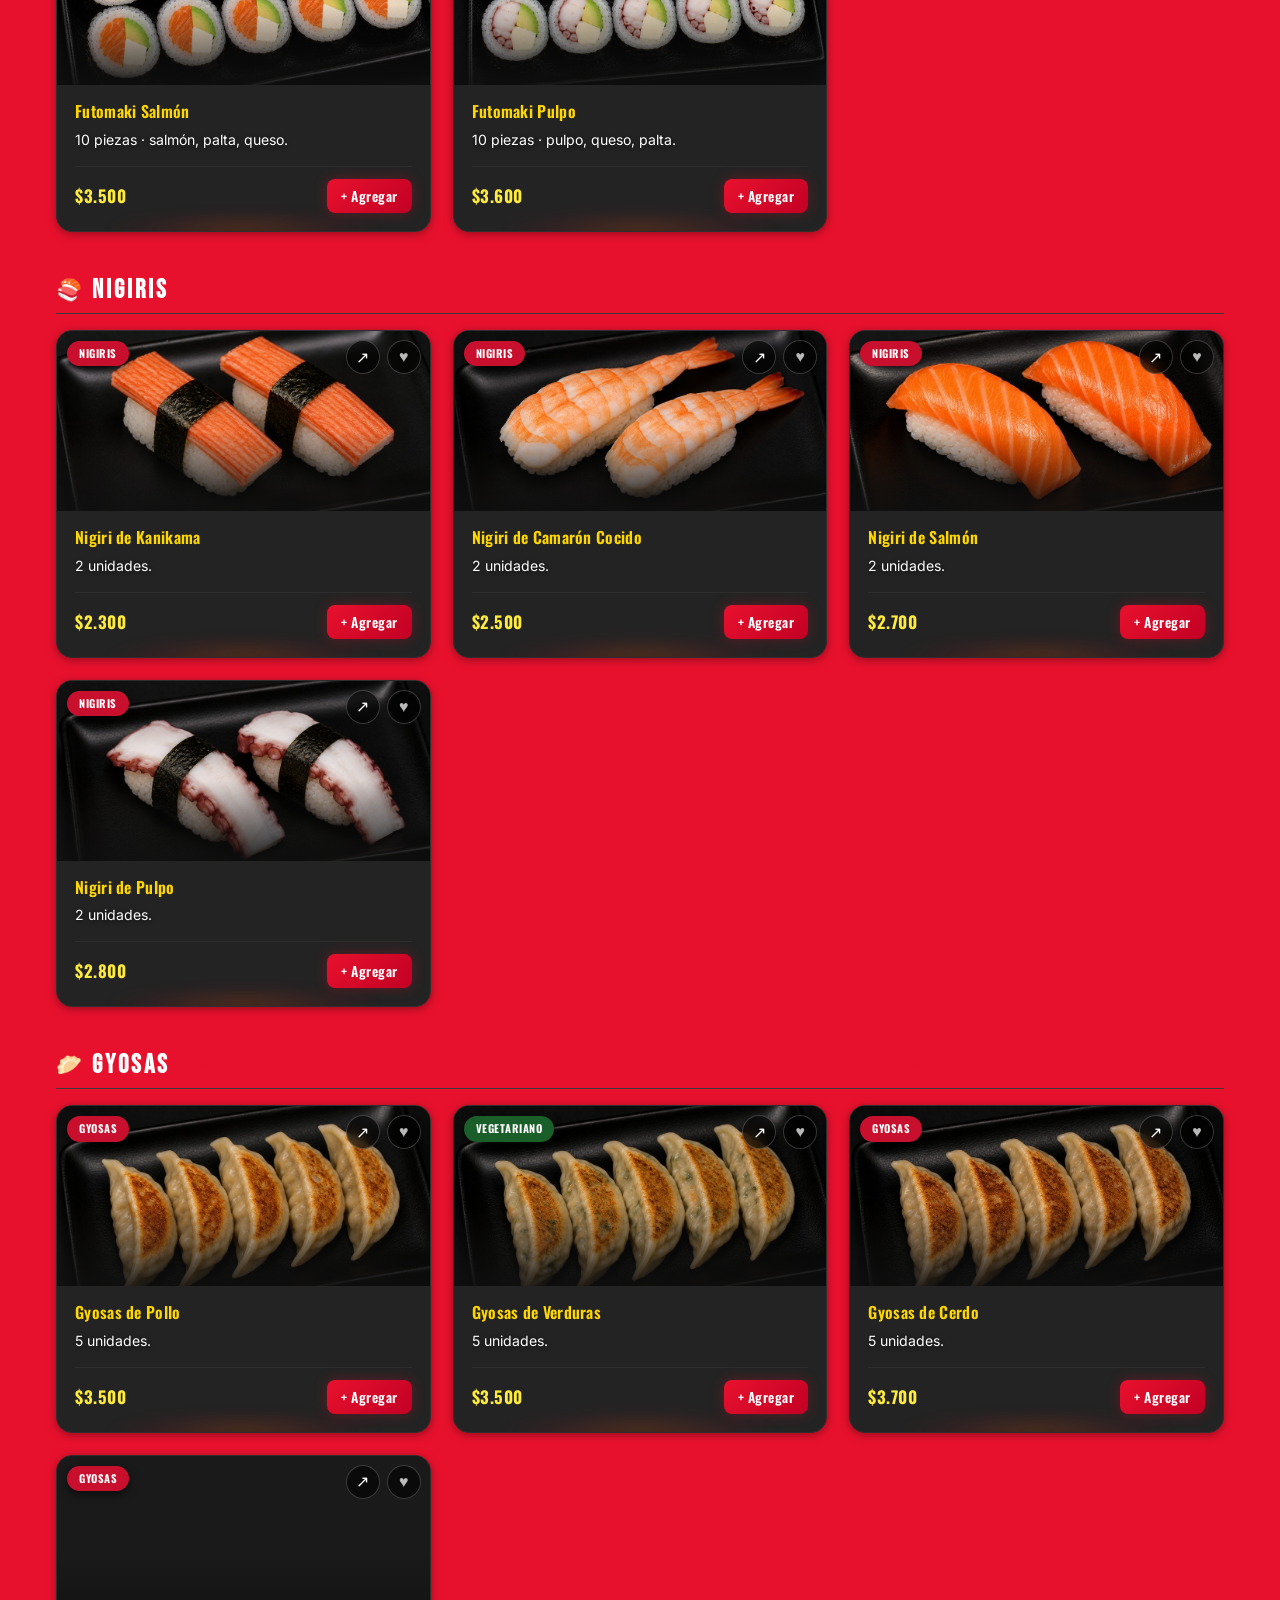
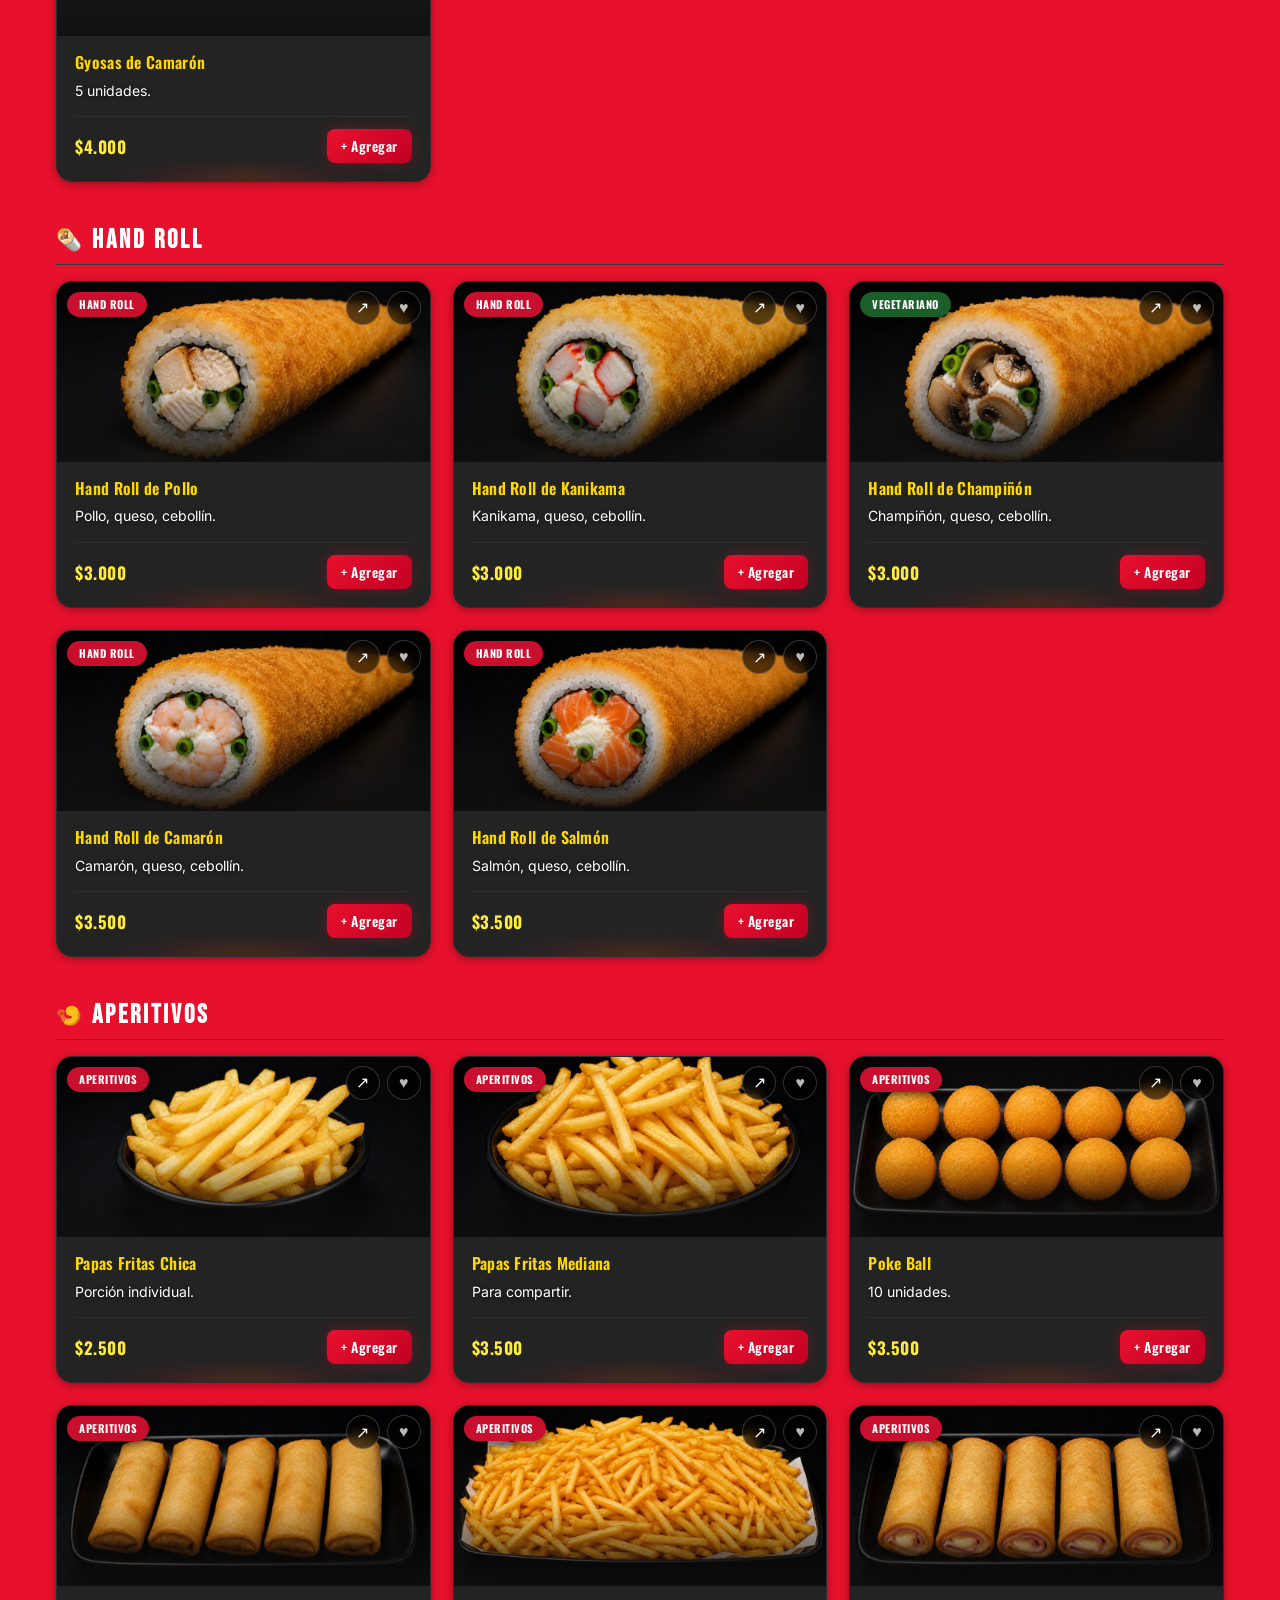
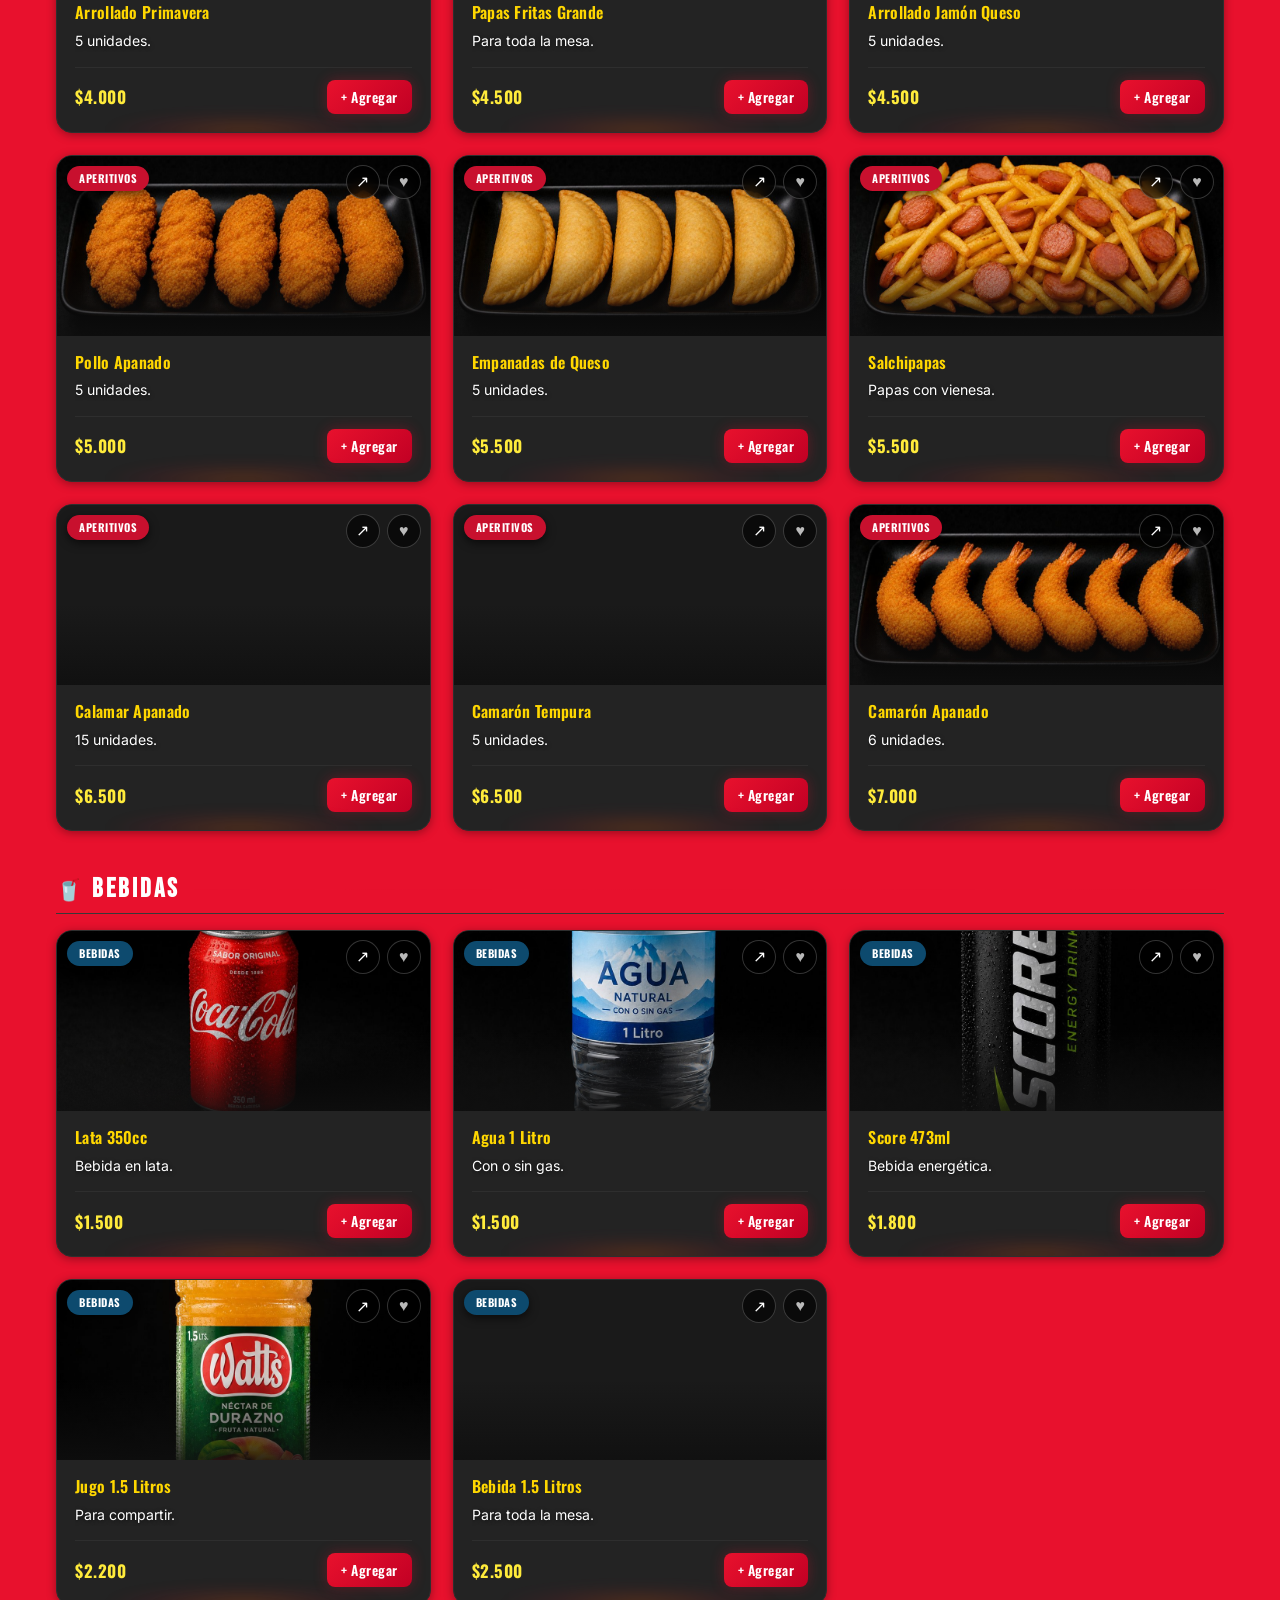
==== commit 350e9079: "Ultima actualización, sistema listo para produccion" ====
--- a/koari-web/index.html
+++ b/koari-web/index.html
@@ -37,7 +37,7 @@
   <link rel="preconnect" href="https://fonts.googleapis.com">
   <link rel="preconnect" href="https://fonts.gstatic.com" crossorigin>
   <link href="https://fonts.googleapis.com/css2?family=Bebas+Neue&family=Oswald:wght@400;500;600;700&family=Inter:wght@400;500;600&display=swap" rel="stylesheet">
-  <link rel="stylesheet" href="css/styles.css?v=45">
+  <link rel="stylesheet" href="css/styles.css?v=49">
 </head>
 <body>
 
@@ -74,11 +74,17 @@
 
   <!-- BARRA BÚSQUEDA -->
   <div class="busqueda-barra">
-    <div class="busqueda-wrap">
-      <svg class="busqueda-icono" width="16" height="16" viewBox="0 0 24 24" fill="none" stroke="currentColor" stroke-width="2.5" stroke-linecap="round" stroke-linejoin="round"><circle cx="11" cy="11" r="8"/><path d="m21 21-4.35-4.35"/></svg>
-      <label class="sr-only" for="busqueda-input">Buscar productos</label>
-      <input type="search" id="busqueda-input" class="busqueda-input" placeholder="Buscar producto..." autocomplete="off" spellcheck="false">
-      <button class="busqueda-limpiar" id="busqueda-limpiar" aria-label="Limpiar">✕</button>
+    <div class="busqueda-acciones">
+      <div class="busqueda-wrap">
+        <svg class="busqueda-icono" width="16" height="16" viewBox="0 0 24 24" fill="none" stroke="currentColor" stroke-width="2.5" stroke-linecap="round" stroke-linejoin="round"><circle cx="11" cy="11" r="8"/><path d="m21 21-4.35-4.35"/></svg>
+        <label class="sr-only" for="busqueda-input">Buscar productos</label>
+        <input type="search" id="busqueda-input" class="busqueda-input" placeholder="Buscar producto..." autocomplete="off" spellcheck="false">
+        <button class="busqueda-limpiar" id="busqueda-limpiar" aria-label="Limpiar">✕</button>
+      </div>
+      <button class="favoritos-filtro" id="favoritos-filtro" type="button" aria-pressed="false" aria-label="Mostrar productos favoritos">
+        <span aria-hidden="true">♥</span>
+        <span id="favoritos-count">0</span>
+      </button>
     </div>
     <p class="busqueda-estado sr-only" id="busqueda-estado" aria-live="polite"></p>
   </div>
@@ -114,6 +120,9 @@
           <span>Agrega algo delicioso</span>
         </div>
       </div>
+      <button class="repetir-pedido" id="repetir-ultimo-pedido" type="button" hidden>
+        <span aria-hidden="true">↻</span> Repetir mi último pedido
+      </button>
 
       <!-- DATOS DEL CLIENTE -->
       <div class="cliente-seccion">
@@ -126,26 +135,77 @@
         <p class="pago-titulo">TUS DATOS</p>
         <div class="cliente-campos">
           <div class="cliente-campo">
-            <label for="cliente-nombre">Nombre</label>
+            <label for="cliente-nombre">Nombre <span aria-hidden="true">*</span></label>
             <input type="text" id="cliente-nombre" placeholder="¿Cómo te llamas?" autocomplete="name" required>
           </div>
           <div class="cliente-campo">
-            <label for="cliente-telefono">Teléfono</label>
+            <label for="cliente-telefono">Teléfono <span aria-hidden="true">*</span></label>
             <input type="tel" id="cliente-telefono" placeholder="+56 9 XXXX XXXX" autocomplete="tel" inputmode="tel" required>
           </div>
           <div class="cliente-campo campo-delivery">
-            <label for="cliente-direccion">Dirección</label>
+            <label for="cliente-direccion">Dirección <span aria-hidden="true">*</span></label>
             <input type="text" id="cliente-direccion" placeholder="Calle y número" autocomplete="street-address">
           </div>
+          <a class="como-llegar campo-retiro" id="como-llegar" href="#" target="_blank" rel="noopener noreferrer" hidden>
+            <span aria-hidden="true">📍</span>
+            <span>Cómo llegar al local</span>
+          </a>
           <div class="cliente-campo campo-delivery">
-            <label for="cliente-comuna">Comuna</label>
+            <label for="cliente-comuna">Comuna <span aria-hidden="true">*</span></label>
             <select id="cliente-comuna">
               <option value="">Selecciona tu comuna...</option>
             </select>
           </div>
           <div class="cliente-campo">
-            <label for="cliente-nota">Nota (opcional)</label>
-            <input type="text" id="cliente-nota" placeholder="Ej: dejar en conserjería, sin ají...">
+            <label for="cliente-nota">Nota o alergias (opcional)</label>
+            <input type="text" id="cliente-nota" placeholder="Ej: alergia al camarón, sin ají...">
+          </div>
+          <div class="pedido-opciones">
+            <p class="pago-titulo">OPCIONES DEL PEDIDO</p>
+            <div class="cliente-campo">
+              <label for="cliente-palillos">Cantidad de palillos</label>
+              <select id="cliente-palillos">
+                <option value="0">No necesito</option>
+                <option value="1">1 par</option>
+                <option value="2">2 pares</option>
+                <option value="3">3 pares</option>
+                <option value="4">4 pares</option>
+                <option value="5">5 pares</option>
+                <option value="6">6 pares</option>
+                <option value="7">7 pares</option>
+                <option value="8">8 pares</option>
+                <option value="9">9 pares</option>
+                <option value="10">10 pares</option>
+              </select>
+            </div>
+            <div class="preferencias-checks">
+              <label><input type="checkbox" id="cliente-sin-soya"> Sin soya</label>
+              <label><input type="checkbox" id="cliente-sin-wasabi"> Sin wasabi</label>
+            </div>
+          </div>
+          <div class="programacion-pedido">
+            <label class="programar-toggle">
+              <input type="checkbox" id="programar-pedido">
+              <span>Programar pedido</span>
+            </label>
+            <div class="programacion-campos" id="programacion-campos" hidden>
+              <div class="cliente-campo">
+                <label for="cliente-fecha-pedido">Fecha</label>
+                <input type="date" id="cliente-fecha-pedido">
+              </div>
+              <div class="cliente-campo">
+                <label for="cliente-hora-pedido">Hora deseada</label>
+                <input type="time" id="cliente-hora-pedido" step="900">
+              </div>
+            </div>
+          </div>
+          <div class="privacidad-local">
+            <label class="recordar-datos">
+              <input type="checkbox" id="recordar-datos">
+              <span>Recordar mis datos durante 30 días en este dispositivo</span>
+            </label>
+            <p>Tu información se guarda solamente en este navegador y se utiliza para completar futuros pedidos.</p>
+            <button id="borrar-datos" type="button">Borrar mis datos del dispositivo</button>
           </div>
           <p class="form-error" id="form-error" role="alert" aria-live="assertive"></p>
         </div>
@@ -212,6 +272,7 @@
       <div class="modal-img-wrap">
         <img src="" alt="" class="modal-img" id="modal-img" width="600" height="360" decoding="async">
         <span class="modal-badge" id="modal-badge"></span>
+        <button class="modal-compartir" id="modal-compartir" type="button" aria-label="Compartir este producto">↗</button>
       </div>
       <div class="modal-info">
         <h2 class="modal-nombre" id="modal-nombre"></h2>
@@ -293,12 +354,10 @@
     </div>
     <div class="footer__bottom">
       <p>© <span id="footer-year"></span> Sushi Nan · Todos los derechos reservados · Pedidos sujetos a disponibilidad</p>
+      <p class="footer__politica">Precios y disponibilidad se confirman por WhatsApp. Informa cualquier alergia en la nota del pedido.</p>
     </div>
   </footer>
 
-  <script src="js/data.js?v=6"></script>
-  <script src="js/placeholders.js?v=2"></script>
-  <script src="js/cart.js?v=7"></script>
-  <script src="js/app.js?v=21"></script>
+  <script type="module" src="js/app.js?v=29"></script>
 </body>
 </html>
--- a/koari-web/css/styles.css
+++ b/koari-web/css/styles.css
@@ -1,5 +1,3 @@
-@import url('https://fonts.googleapis.com/css2?family=Bebas+Neue&family=Oswald:wght@400;500;600;700&family=Inter:wght@400;500;600&display=swap');
-
 /* =====================
    VARIABLES
    ===================== */
@@ -44,6 +42,17 @@
 
 *, *::before, *::after { box-sizing: border-box; margin: 0; padding: 0; }
 html { scroll-behavior: smooth; }
+[hidden] { display: none !important; }
+.sin-scroll { overflow: hidden; }
+.sr-only {
+  position: absolute !important;
+  width: 1px; height: 1px;
+  padding: 0; margin: -1px;
+  overflow: hidden; clip: rect(0, 0, 0, 0);
+  white-space: nowrap; border: 0;
+}
+:focus-visible { outline: 3px solid #fff; outline-offset: 3px; }
+.producto-card.agotado .producto-card__img { filter: grayscale(1); opacity: 0.55; }
 
 /* =====================
    BODY — TEXTURA FUEGO
@@ -404,6 +413,7 @@
   display: flex;
   align-items: center;
   gap: 6px;
+  position: relative;
 }
 
 .categoria-btn:hover {
@@ -415,7 +425,23 @@
   background: var(--rojo);
   color: #fff;
   border-color: var(--rojo);
-  box-shadow: none;
+  box-shadow: 0 0 0 1px rgba(255,140,0,.2), 0 4px 18px rgba(232,17,45,.35);
+  animation: categoria-fuego 1.6s ease-in-out infinite alternate;
+}
+
+.categoria-btn.activa::after {
+  content: '';
+  position: absolute;
+  left: 24%; right: 24%; bottom: -4px;
+  height: 3px;
+  border-radius: 99px;
+  background: linear-gradient(90deg, transparent, #ffcc54, #ff5a00, transparent);
+  box-shadow: 0 0 9px #ff6a00;
+}
+
+@keyframes categoria-fuego {
+  from { box-shadow: 0 0 0 1px rgba(255,140,0,.2), 0 4px 14px rgba(232,17,45,.28); }
+  to { box-shadow: 0 0 0 1px rgba(255,190,70,.55), 0 5px 25px rgba(255,82,0,.62); }
 }
 
 /* =====================
@@ -489,29 +515,48 @@
   box-shadow: 0 2px 10px rgba(0,0,0,0.35);
 }
 
+.producto-card::before {
+  content: '';
+  position: absolute;
+  left: 12%; right: 12%; bottom: -15px;
+  height: 34px;
+  z-index: 3;
+  border-radius: 50%;
+  background: radial-gradient(ellipse, rgba(255,104,0,.52), rgba(232,17,45,.2) 45%, transparent 72%);
+  filter: blur(7px);
+  opacity: .42;
+  pointer-events: none;
+  transition: opacity .25s ease, transform .25s ease;
+}
+
 /* Halo de fuego que aparece al pasar el mouse */
 .producto-card::after {
   content: '';
   position: absolute;
-  inset: 0;
+  inset: -1px;
   border-radius: inherit;
-  padding: 1px;
-  background: linear-gradient(135deg, rgba(232,17,45,0.55), rgba(255,140,0,0.35) 45%, transparent 70%);
-  -webkit-mask: linear-gradient(#000 0 0) content-box, linear-gradient(#000 0 0);
-  -webkit-mask-composite: xor;
-          mask-composite: exclude;
+  border: 2px solid rgba(255,92,0,.9);
+  background: transparent;
+  box-shadow: inset 0 0 24px rgba(232,17,45,.28), 0 0 22px rgba(255,82,0,.48);
   opacity: 0;
   transition: opacity .28s ease;
   pointer-events: none;
 }
 
-.producto-card:hover {
+.producto-card:hover,
+.producto-card:focus-within {
   transform: translateY(-6px);
-  border-color: transparent;
-  box-shadow: 0 10px 28px rgba(0,0,0,0.55);
-}
-
-.producto-card:hover::after { opacity: 1; }
+  border-color: rgba(255,115,25,.75);
+  box-shadow: 0 12px 32px rgba(0,0,0,.58), 0 0 22px rgba(232,17,45,.25);
+}
+
+.producto-card:hover::after,
+.producto-card:focus-within::after,
+.producto-card:active::after { opacity: 1; }
+
+.producto-card:hover::before,
+.producto-card:focus-within::before,
+.producto-card:active::before { opacity: 1; transform: translateY(-8px) scaleX(1.08); }
 
 /* Imagen */
 .producto-card__img-wrap {
@@ -543,6 +588,35 @@
 
 .producto-card:hover .producto-card__img { transform: scale(1.06); }
 
+/* Aparición progresiva y carga suave de fotografías */
+.producto-card.reveal-pending {
+  opacity: 0;
+  transform: translateY(22px) scale(.985);
+}
+
+.producto-card.reveal-pending.revelada {
+  opacity: 1;
+  transform: translateY(0) scale(1);
+  transition: opacity .48s ease var(--reveal-delay, 0ms),
+              transform .48s cubic-bezier(.2,.8,.2,1) var(--reveal-delay, 0ms),
+              box-shadow .22s ease;
+}
+
+.producto-card.reveal-pending.revelada:hover,
+.producto-card.reveal-pending.revelada:focus-within { transform: translateY(-6px); }
+
+.producto-card__img-wrap.cargando::before {
+  content: '';
+  position: absolute;
+  inset: 0;
+  z-index: 2;
+  background: linear-gradient(105deg, #181818 20%, #2b2b2b 38%, #181818 56%);
+  background-size: 220% 100%;
+  animation: imagen-shimmer 1.25s linear infinite;
+}
+
+@keyframes imagen-shimmer { to { background-position-x: -220%; } }
+
 /* Badge — posicionado sobre la imagen */
 .producto-card__badge {
   position: absolute;
@@ -560,6 +634,49 @@
   line-height: 1.4;
   text-transform: uppercase;
 }
+
+.favorito-btn {
+  position: absolute;
+  top: 9px;
+  right: 9px;
+  z-index: 12;
+  display: grid;
+  place-items: center;
+  width: 34px;
+  height: 34px;
+  border: 1px solid rgba(255,255,255,.2);
+  border-radius: 50%;
+  color: rgba(255,255,255,.72);
+  background: rgba(0,0,0,.58);
+  backdrop-filter: blur(7px);
+  font-size: 1rem;
+  cursor: pointer;
+  transition: transform .2s ease, color .2s ease, background .2s ease;
+}
+
+.compartir-card-btn {
+  position: absolute;
+  top: 9px;
+  right: 50px;
+  z-index: 12;
+  display: grid;
+  place-items: center;
+  width: 34px;
+  height: 34px;
+  border: 1px solid rgba(255,255,255,.2);
+  border-radius: 50%;
+  color: #fff;
+  background: rgba(0,0,0,.58);
+  backdrop-filter: blur(7px);
+  font-size: 1rem;
+  cursor: pointer;
+  transition: transform .2s ease, background .2s ease;
+}
+.compartir-card-btn:hover { transform: scale(1.1); background: var(--rojo); }
+
+.favorito-btn:hover { transform: scale(1.1); color: #fff; }
+.favorito-btn.activo { color: #fff; background: var(--rojo); border-color: #ff687b; animation: favorito-pop .3s ease; }
+@keyframes favorito-pop { 50% { transform: scale(1.25); } }
 
 /* Clases de badge */
 .producto-card__badge--popular   { background: #c8102e; color: #fff; }
@@ -806,6 +923,18 @@
   gap: 12px;
 }
 
+.carrito-item { animation: carrito-item-in .24s cubic-bezier(.2,.8,.2,1) both; }
+.carrito-item.saliendo { animation: carrito-item-out .18s ease forwards; pointer-events: none; }
+
+@keyframes carrito-item-in {
+  from { opacity: 0; transform: translateX(18px); }
+  to { opacity: 1; transform: translateX(0); }
+}
+
+@keyframes carrito-item-out {
+  to { opacity: 0; transform: translateX(24px); max-height: 0; padding-block: 0; }
+}
+
 .carrito-item__info { flex: 1; min-width: 0; }
 
 .carrito-item__nombre {
@@ -902,6 +1031,11 @@
   filter: drop-shadow(0 0 8px rgba(255,160,0,0.35));
 }
 
+.carrito__total-valor.actualizado { animation: total-pop .32s cubic-bezier(.2,.9,.3,1); }
+@keyframes total-pop {
+  45% { transform: scale(1.12); filter: drop-shadow(0 0 15px rgba(255,160,0,.65)); }
+}
+
 .btn-pedir {
   width: 100%;
   background: linear-gradient(135deg, #25D366 0%, #1da851 100%);
@@ -935,12 +1069,38 @@
   box-shadow: none;
 }
 
+.btn-pedir.llamada-atencion:not(:disabled) { animation: cta-atencion .8s ease; }
+@keyframes cta-atencion {
+  35% { transform: scale(1.025); box-shadow: 0 0 0 8px rgba(37,211,102,.12), 0 5px 32px rgba(37,211,102,.42); }
+}
+
+.btn-vaciar {
+  display: block;
+  margin: 10px auto 0;
+  padding: 5px 10px;
+  color: var(--texto-2);
+  background: transparent;
+  border: 0;
+  font: 500 0.75rem 'Inter', sans-serif;
+  text-decoration: underline;
+  cursor: pointer;
+}
+
+.carrito__aviso {
+  min-height: 18px;
+  margin-bottom: 8px;
+  color: var(--texto-2);
+  font-size: 0.72rem;
+  line-height: 1.4;
+  text-align: center;
+}
+
 /* =====================
    MÉTODO DE PAGO
    ===================== */
 .pago-seccion {
   margin-bottom: 14px;
-  padding-bottom: 14px;
+  padding: 14px 16px;
   border-bottom: 1px solid var(--borde);
 }
 
@@ -955,12 +1115,14 @@
 }
 
 .pago-opciones {
-  display: flex;
+  display: grid;
+  grid-template-columns: repeat(3, minmax(0, 1fr));
   gap: 6px;
+  width: 100%;
 }
 
 .pago-btn {
-  flex: 1;
+  min-width: 0;
   background: var(--bg-card);
   border: 1px solid var(--borde-2);
   border-radius: 8px;
@@ -978,6 +1140,7 @@
   gap: 3px;
   transition: all var(--trans);
   line-height: 1.2;
+  overflow-wrap: anywhere;
 }
 
 .pago-btn span:first-child { font-size: 1.1rem; }
@@ -994,6 +1157,40 @@
   color: #fff;
   box-shadow: 0 0 12px rgba(232,17,45,0.2);
 }
+
+.modalidad-opciones {
+  display: grid;
+  grid-template-columns: 1fr 1fr;
+  gap: 7px;
+  margin-bottom: 10px;
+}
+
+.modalidad-btn {
+  padding: 10px 8px;
+  border: 1px solid var(--borde-2);
+  border-radius: 9px;
+  color: var(--texto-2);
+  background: var(--bg-card);
+  font: 600 0.78rem 'Oswald', sans-serif;
+  cursor: pointer;
+}
+
+.modalidad-btn.activo {
+  color: #fff;
+  border-color: var(--rojo);
+  background: rgba(232,17,45,0.15);
+}
+
+.estado-negocio {
+  margin: 0 0 16px;
+  padding: 8px 10px;
+  border-radius: 7px;
+  font-size: 0.72rem;
+  line-height: 1.4;
+}
+
+.estado-negocio.abierto { color: #8bf0b0; background: rgba(37,211,102,0.1); }
+.estado-negocio.cerrado { color: #ffd182; background: rgba(255,160,0,0.1); }
 
 /* Panel transferencia */
 .transferencia-panel {
@@ -1142,6 +1339,131 @@
   color: var(--texto);
 }
 
+.cliente-campo input[type="time"] { color-scheme: dark; }
+
+.como-llegar {
+  display: flex;
+  align-items: center;
+  justify-content: center;
+  gap: 8px;
+  padding: 10px 12px;
+  border: 1px solid rgba(70,150,255,.3);
+  border-radius: 8px;
+  color: #9bc9ff;
+  background: rgba(50,120,220,.09);
+  font: 600 .78rem 'Inter', sans-serif;
+  text-decoration: none;
+  transition: background .2s ease, border-color .2s ease;
+}
+.como-llegar:hover { border-color: rgba(70,150,255,.6); background: rgba(50,120,220,.17); }
+
+.pedido-opciones,
+.programacion-pedido {
+  margin-top: 8px;
+  padding: 12px;
+  border: 1px solid rgba(255,255,255,.08);
+  border-radius: 10px;
+  background: rgba(255,255,255,.025);
+}
+
+.pedido-opciones .pago-titulo { margin-bottom: 10px; }
+
+.preferencias-checks {
+  display: grid;
+  grid-template-columns: 1fr 1fr;
+  gap: 7px;
+  margin-top: 9px;
+}
+
+.preferencias-checks label,
+.programar-toggle {
+  display: flex;
+  align-items: center;
+  gap: 7px;
+  padding: 9px 10px;
+  border: 1px solid rgba(255,255,255,.09);
+  border-radius: 8px;
+  color: var(--texto-2);
+  background: rgba(255,255,255,.03);
+  font-size: .76rem;
+  cursor: pointer;
+}
+
+.preferencias-checks input,
+.programar-toggle input { width: auto; accent-color: var(--rojo); }
+
+.programacion-campos {
+  display: grid;
+  grid-template-columns: 1fr 1fr;
+  gap: 8px;
+  margin-top: 10px;
+}
+
+.repetir-pedido {
+  display: flex;
+  align-items: center;
+  justify-content: center;
+  gap: 7px;
+  width: calc(100% - 36px);
+  margin: 0 18px 14px;
+  padding: 10px 12px;
+  border: 1px solid rgba(255,170,40,.28);
+  border-radius: 9px;
+  color: #ffd182;
+  background: rgba(255,150,0,.08);
+  font: 600 .8rem 'Inter', sans-serif;
+  cursor: pointer;
+  transition: background .2s ease, transform .2s ease;
+}
+.repetir-pedido:hover { background: rgba(255,150,0,.15); transform: translateY(-1px); }
+
+.privacidad-local {
+  margin-top: 4px;
+  padding: 11px 12px;
+  border-top: 1px solid rgba(255,255,255,.07);
+}
+.recordar-datos {
+  display: flex;
+  align-items: flex-start;
+  gap: 8px;
+  color: var(--texto);
+  font-size: .73rem;
+  line-height: 1.4;
+  cursor: pointer;
+}
+.recordar-datos input { width: auto; margin-top: 2px; accent-color: var(--rojo); }
+.privacidad-local p { margin: 7px 0; color: var(--texto-3); font-size: .66rem; line-height: 1.45; }
+.privacidad-local button { border: 0; color: #d99; background: none; font-size: .68rem; text-decoration: underline; cursor: pointer; }
+.footer__politica { margin-top: 5px; color: #777; font-size: .64rem; }
+
+@media (max-width: 380px) {
+  .preferencias-checks,
+  .programacion-campos { grid-template-columns: 1fr; }
+}
+
+.form-error {
+  min-height: 0;
+  color: #ff8b9a;
+  font-size: 0.75rem;
+  line-height: 1.45;
+}
+
+.form-error:not(:empty) { min-height: 32px; }
+.form-error.exito { color: #75e89d; }
+
+.estado-carga {
+  max-width: 520px;
+  margin: 80px auto;
+  padding: 32px;
+  color: #fff;
+  text-align: center;
+  background: rgba(0,0,0,.5);
+  border-radius: 16px;
+}
+
+.estado-carga p { margin: 10px 0 20px; color: #ddd; }
+.estado-carga button { padding: 10px 18px; border: 0; border-radius: 8px; cursor: pointer; }
+
 /* =====================
    MODAL PRODUCTO
    ===================== */
@@ -1177,8 +1499,10 @@
   overflow: hidden;
   position: relative;
   box-shadow: 0 20px 60px rgba(0,0,0,0.8), 0 0 0 1px rgba(232,17,45,0.08);
-  animation: modal-up 0.22s cubic-bezier(0.34,1.56,0.64,1);
-}
+  transform-origin: center center;
+}
+
+.modal-card.animando { animation: modal-up .38s cubic-bezier(.18,.9,.24,1.12) both; }
 
 @keyframes modal-up {
   from { transform: translateY(24px) scale(0.97); opacity: 0; }
@@ -1201,6 +1525,25 @@
 }
 .modal-cerrar:hover { background: var(--rojo); }
 
+.modal-compartir {
+  position: absolute;
+  top: 12px;
+  right: 52px;
+  z-index: 10;
+  display: grid;
+  place-items: center;
+  width: 32px;
+  height: 32px;
+  border: 1px solid rgba(255,255,255,.14);
+  border-radius: 50%;
+  color: #fff;
+  background: rgba(0,0,0,.55);
+  font-size: 1rem;
+  cursor: pointer;
+  transition: background .2s ease, transform .2s ease;
+}
+.modal-compartir:hover { background: var(--rojo); transform: translateY(-1px); }
+
 .modal-img-wrap { position: relative; }
 
 .modal-img {
@@ -1230,6 +1573,27 @@
   padding: 18px 20px 22px;
 }
 
+.modal-card.animando .modal-img { animation: modal-imagen-in .62s cubic-bezier(.2,.8,.2,1) both; }
+.modal-card.animando .modal-nombre,
+.modal-card.animando .modal-desc,
+.modal-card.animando .modal-disponibilidad,
+.modal-card.animando .modal-variaciones,
+.modal-card.animando .modal-bottom { animation: modal-contenido-in .42s ease both; }
+.modal-card.animando .modal-nombre { animation-delay: 80ms; }
+.modal-card.animando .modal-desc { animation-delay: 125ms; }
+.modal-card.animando .modal-disponibilidad,
+.modal-card.animando .modal-variaciones { animation-delay: 170ms; }
+.modal-card.animando .modal-bottom { animation-delay: 215ms; }
+
+@keyframes modal-imagen-in {
+  from { opacity: .55; transform: scale(1.07); }
+  to { opacity: 1; transform: scale(1); }
+}
+@keyframes modal-contenido-in {
+  from { opacity: 0; transform: translateY(9px); }
+  to { opacity: 1; transform: translateY(0); }
+}
+
 .modal-nombre {
   font-family: 'Oswald', sans-serif;
   font-size: 1.25rem;
@@ -1244,6 +1608,17 @@
   color: var(--texto-2);
   line-height: 1.6;
   margin-bottom: 18px;
+}
+
+.modal-disponibilidad {
+  margin: 0 0 16px;
+  padding: 10px 12px;
+  border: 1px solid rgba(255, 192, 64, 0.3);
+  border-radius: 9px;
+  color: #ffd182;
+  background: rgba(255, 160, 0, 0.09);
+  font-size: 0.76rem;
+  line-height: 1.5;
 }
 
 .modal-bottom {
@@ -1405,6 +1780,30 @@
   transition: border-color 0.2s;
 }
 
+.busqueda-acciones {
+  display: grid;
+  grid-template-columns: minmax(0, 1fr) auto;
+  gap: 8px;
+}
+
+.favoritos-filtro {
+  display: flex;
+  align-items: center;
+  justify-content: center;
+  gap: 5px;
+  min-width: 48px;
+  padding: 0 10px;
+  border: 1px solid rgba(255,255,255,.1);
+  border-radius: 10px;
+  color: var(--texto-2);
+  background: rgba(255,255,255,.05);
+  font-weight: 700;
+  cursor: pointer;
+  transition: color .2s ease, border-color .2s ease, background .2s ease;
+}
+.favoritos-filtro span:first-child { color: #ff6075; font-size: 1rem; }
+.favoritos-filtro.activo { color: #fff; border-color: var(--rojo); background: rgba(232,17,45,.16); }
+
 .busqueda-wrap:focus-within {
   border-color: rgba(232,17,45,0.4);
   background: rgba(232,17,45,0.04);
@@ -1439,6 +1838,143 @@
 }
 
 .busqueda-limpiar:hover { color: var(--rojo); }
+
+/* Vuelo del producto hacia el carrito */
+.producto-volando {
+  position: fixed;
+  z-index: 500;
+  object-fit: cover;
+  pointer-events: none;
+  box-shadow: 0 12px 35px rgba(0,0,0,.55), 0 0 0 2px rgba(232,17,45,.5);
+  will-change: transform, opacity;
+  opacity: 1;
+  border-radius: 16px;
+  transition: transform .68s cubic-bezier(.18,.72,.15,1), opacity .68s ease, border-radius .68s ease;
+}
+
+.producto-volando.en-vuelo {
+  transform: translate(var(--vuelo-x), var(--vuelo-y)) scale(.12) rotate(16deg);
+  opacity: .12;
+  border-radius: 50%;
+}
+
+.header__cart-btn.impacto { animation: carrito-impacto .42s cubic-bezier(.2,.9,.3,1); }
+@keyframes carrito-impacto {
+  45% { transform: scale(1.22); box-shadow: 0 0 0 9px rgba(255,100,0,.2), 0 0 22px rgba(255,90,0,.65); }
+}
+
+/* Notificación con acción de deshacer */
+.toast-carrito {
+  position: fixed;
+  left: 50%;
+  bottom: 24px;
+  z-index: 550;
+  width: min(440px, calc(100% - 28px));
+  display: grid;
+  grid-template-columns: 30px minmax(0, 1fr) auto;
+  align-items: center;
+  gap: 10px;
+  padding: 12px 14px;
+  border: 1px solid rgba(255,255,255,.12);
+  border-radius: 12px;
+  color: #fff;
+  background: rgba(18,18,18,.96);
+  box-shadow: 0 16px 50px rgba(0,0,0,.55);
+  backdrop-filter: blur(12px);
+  opacity: 0;
+  transform: translate(-50%, 24px) scale(.97);
+  pointer-events: none;
+  transition: opacity .22s ease, transform .28s cubic-bezier(.2,.8,.2,1);
+}
+
+.toast-carrito.visible { opacity: 1; transform: translate(-50%, 0) scale(1); pointer-events: auto; }
+.toast-carrito__icono {
+  display: grid; place-items: center;
+  width: 28px; height: 28px;
+  border-radius: 50%;
+  color: #07180d; background: #55df83;
+  font-weight: 900;
+}
+.toast-carrito__texto { overflow: hidden; text-overflow: ellipsis; white-space: nowrap; font-size: .82rem; }
+.toast-carrito__deshacer { border: 0; color: #ff9a66; background: none; font-weight: 700; cursor: pointer; }
+
+/* Confirmación previa a WhatsApp */
+.confirmacion-overlay {
+  position: fixed;
+  inset: 0;
+  z-index: 400;
+  display: none;
+  place-items: center;
+  padding: 18px;
+  background: rgba(0,0,0,.9);
+  backdrop-filter: blur(10px);
+}
+.confirmacion-overlay.activo { display: grid; animation: modal-fade .2s ease; }
+.confirmacion-card {
+  position: relative;
+  width: min(410px, 100%);
+  max-height: 92vh;
+  overflow-y: auto;
+  padding: 28px 24px 22px;
+  border: 1px solid rgba(232,17,45,.25);
+  border-radius: 20px;
+  color: #fff;
+  background: radial-gradient(circle at 50% 0, rgba(232,17,45,.13), transparent 42%), #121212;
+  box-shadow: 0 28px 80px rgba(0,0,0,.75);
+  text-align: center;
+  animation: confirmacion-in .38s cubic-bezier(.2,.9,.3,1) both;
+  outline: none;
+}
+@keyframes confirmacion-in {
+  from { opacity: 0; transform: translateY(24px) scale(.95); }
+  to { opacity: 1; transform: translateY(0) scale(1); }
+}
+.confirmacion-check { width: 64px; height: 64px; margin: 2px auto 13px; }
+.confirmacion-check svg { width: 100%; height: 100%; fill: none; stroke: #45dc79; stroke-width: 3; stroke-linecap: round; stroke-linejoin: round; }
+.confirmacion-overlay.activo .confirmacion-check circle { stroke-dasharray: 150; animation: check-circulo .65s ease both; }
+.confirmacion-overlay.activo .confirmacion-check path { stroke-dasharray: 40; animation: check-trazo .4s .38s ease both; }
+@keyframes check-circulo { from { stroke-dashoffset: 150; } to { stroke-dashoffset: 0; } }
+@keyframes check-trazo { from { stroke-dashoffset: 40; } to { stroke-dashoffset: 0; } }
+.confirmacion-eyebrow { margin-bottom: 5px; color: var(--rojo); font: 600 .68rem 'Oswald', sans-serif; letter-spacing: 2px; }
+.confirmacion-card h2 { font: 700 1.45rem 'Oswald', sans-serif; letter-spacing: .3px; }
+.confirmacion-resumen { margin: 20px 0 14px; padding: 10px 14px; border-radius: 11px; background: rgba(255,255,255,.04); }
+.confirmacion-resumen > div { display: flex; justify-content: space-between; gap: 16px; padding: 7px 0; color: var(--texto-2); font-size: .78rem; text-align: left; }
+.confirmacion-resumen strong { color: #fff; text-align: right; }
+.confirmacion-resumen .confirmacion-productos { display: block; padding-bottom: 11px; }
+.confirmacion-productos > span { display: block; margin-bottom: 7px; }
+.confirmacion-productos-lista {
+  max-height: 190px;
+  overflow-y: auto;
+  padding: 4px 8px;
+  border-radius: 8px;
+  background: rgba(0,0,0,.2);
+  scrollbar-width: thin;
+  scrollbar-color: var(--borde-2) transparent;
+}
+.confirmacion-producto-item {
+  display: grid;
+  grid-template-columns: minmax(0, 1fr) auto;
+  gap: 12px;
+  align-items: start;
+  padding: 7px 0;
+  border-bottom: 1px solid rgba(255,255,255,.06);
+}
+.confirmacion-producto-item:last-child { border-bottom: 0; }
+.confirmacion-producto-item strong { color: #fff; font-size: .76rem; line-height: 1.35; text-align: left; }
+.confirmacion-producto-item span { color: #ffc76b; font-size: .74rem; white-space: nowrap; }
+.confirmacion-resumen .confirmacion-total { margin-top: 4px; padding-top: 11px; border-top: 1px solid rgba(255,255,255,.1); }
+.confirmacion-resumen .confirmacion-total strong { color: #ffc76b; font-size: 1.05rem; }
+.confirmacion-nota { margin-bottom: 17px; color: var(--texto-2); font-size: .73rem; line-height: 1.5; }
+.confirmacion-volver { margin-top: 10px; padding: 7px; border: 0; color: var(--texto-2); background: none; text-decoration: underline; cursor: pointer; }
+
+@media (prefers-reduced-motion: reduce) {
+  html { scroll-behavior: auto; }
+  *, *::before, *::after {
+    animation-duration: 0.01ms !important;
+    animation-iteration-count: 1 !important;
+    transition-duration: 0.01ms !important;
+  }
+}
 
 /* =====================
    BOTÓN FLOTANTE WA
